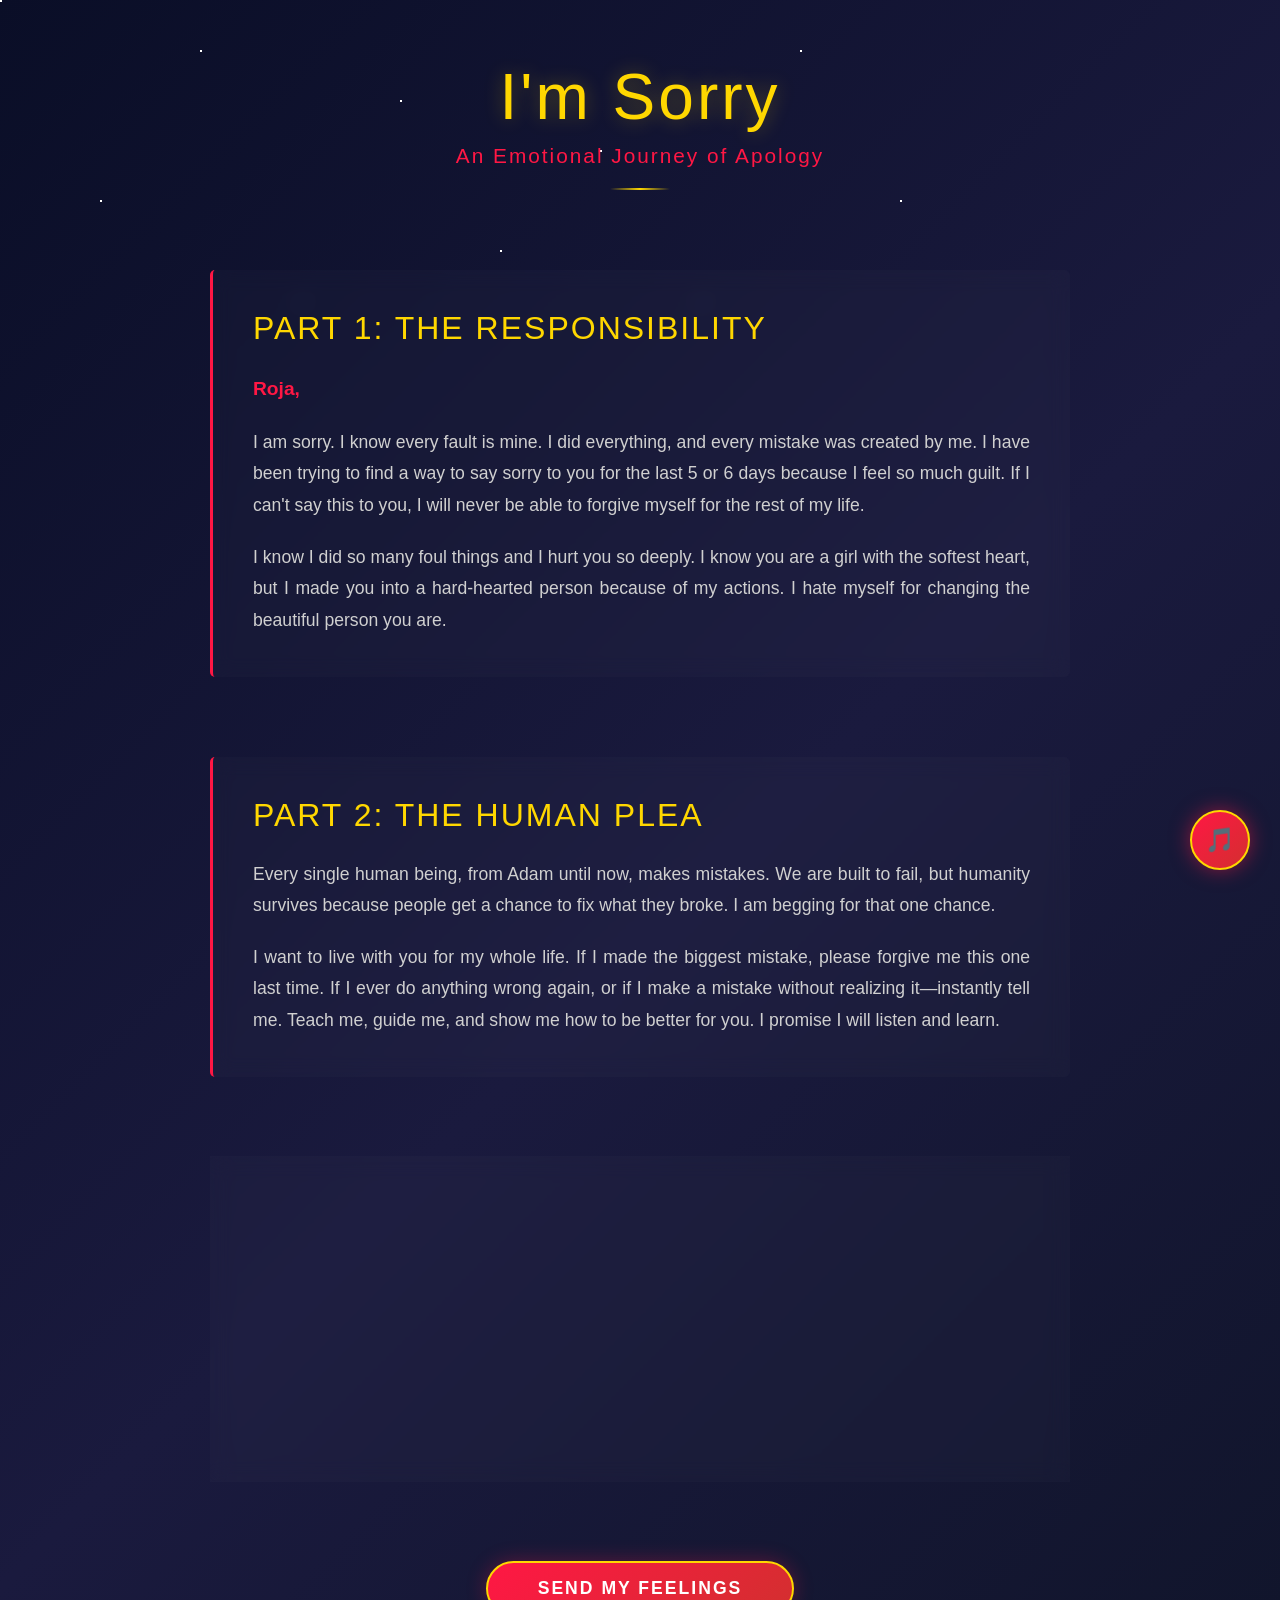
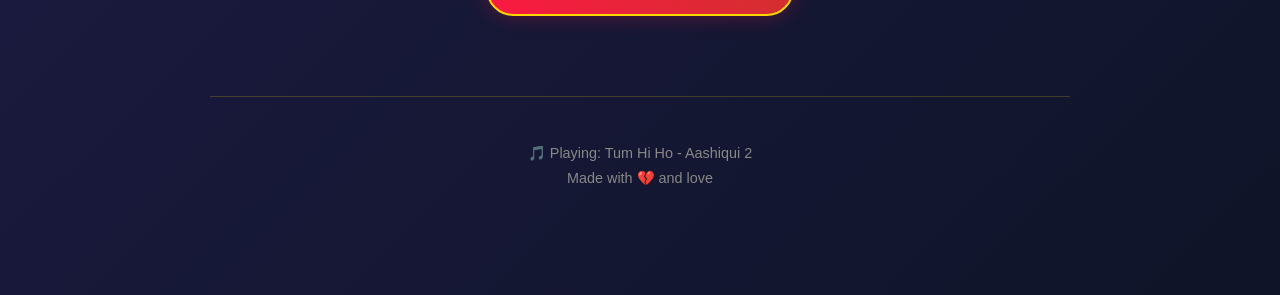
==== index.html @ b2a14181 "Add website files" ====
<!DOCTYPE html>
<html lang="en">
<head>
    <meta charset="UTF-8">
    <meta name="viewport" content="width=device-width, initial-scale=1.0">
    <title>I'm Sorry - An Emotional Journey</title>
    <link rel="stylesheet" href="styles.css">
</head>
<body>
    <!-- Background Elements -->
    <div class="stars"></div>
    <div class="particles"></div>

    <!-- Music Player -->
    <div class="music-player">
        <button id="musicToggle" class="music-btn" title="Play/Pause Music">
            🎵
        </button>
        <audio id="bgMusic" loop>
            <!-- Replace with your "Tum Hi Ho" audio source -->
            <source src="https://www.soundhelix.com/examples/mp3/SoundHelix-Song-1.mp3" type="audio/mpeg">
        </audio>
    </div>

    <!-- Progress Bar -->
    <div class="scroll-progress"></div>

    <!-- Main Content -->
    <div class="container">
        <!-- Header -->
        <header class="header">
            <h1 class="title">I'm Sorry</h1>
            <p class="subtitle">An Emotional Journey of Apology</p>
            <div class="divider"></div>
        </header>

        <!-- Part 1 -->
        <section class="speech-section part-1">
            <h2 class="section-title">Part 1: The Responsibility</h2>
            <p class="speech-text">
                <span class="highlight">Roja,</span>
            </p>
            <p class="speech-text">
                I am sorry. I know every fault is mine. I did everything, and every mistake was created by me. 
                I have been trying to find a way to say sorry to you for the last 5 or 6 days because I feel so 
                much guilt. If I can't say this to you, I will never be able to forgive myself for the rest of my life.
            </p>
            <p class="speech-text">
                I know I did so many foul things and I hurt you so deeply. I know you are a girl with the softest 
                heart, but I made you into a hard-hearted person because of my actions. I hate myself for changing 
                the beautiful person you are.
            </p>
        </section>

        <!-- Part 2 -->
        <section class="speech-section part-2">
            <h2 class="section-title">Part 2: The Human Plea</h2>
            <p class="speech-text">
                Every single human being, from Adam until now, makes mistakes. We are built to fail, but humanity 
                survives because people get a chance to fix what they broke. I am begging for that one chance.
            </p>
            <p class="speech-text">
                I want to live with you for my whole life. If I made the biggest mistake, please forgive me this 
                one last time. If I ever do anything wrong again, or if I make a mistake without realizing it—instantly 
                tell me. Teach me, guide me, and show me how to be better for you. I promise I will listen and learn.
            </p>
        </section>

        <!-- Part 3 -->
        <section class="speech-section part-3">
            <h2 class="section-title">Part 3: The Promise</h2>
            <p class="speech-text">
                This is me saying sorry one last time.
            </p>
            <p class="speech-text">
                Even if you never see this, and even if you never reply, I will spend the rest of my life trying to 
                earn your forgiveness in my heart. I am right here, and I am waiting for you.
            </p>
            <p class="speech-text final-plea">
                Please forgive me. I am so sorry. 💔
            </p>
        </section>

        <!-- Action Button -->
        <div class="button-container">
            <button class="custom-button" id="heartBtn">Send My Feelings</button>
        </div>

        <!-- Footer -->
        <footer class="footer">
            <p>🎵 Playing: Tum Hi Ho - Aashiqui 2</p>
            <p>Made with 💔 and love</p>
        </footer>
    </div>

    <script src="script.js"></script>
</body>
</html>
---- styles.css ----
* {
    margin: 0;
    padding: 0;
    box-sizing: border-box;
}

html {
    scroll-behavior: smooth;
}

body {
    font-family: 'Segoe UI', Tahoma, Geneva, Verdana, sans-serif;
    background: linear-gradient(135deg, #0a0e27 0%, #1a1a3e 50%, #0f1428 100%);
    color: #e0e0e0;
    overflow-x: hidden;
    min-height: 100vh;
}

/* Background Animation */
.stars {
    position: fixed;
    top: 0;
    left: 0;
    width: 100%;
    height: 100%;
    pointer-events: none;
}

.stars::before {
    content: '';
    position: absolute;
    width: 2px;
    height: 2px;
    background: white;
    box-shadow: 
        100px 200px white, 200px 50px white, 300px 300px white,
        400px 100px white, 500px 250px white, 600px 150px white,
        700px 300px white, 800px 50px white, 900px 200px white;
    animation: twinkle 3s infinite;
}

@keyframes twinkle {
    0%, 100% { opacity: 0.3; }
    50% { opacity: 1; }
}

/* Scroll Progress Bar */
.scroll-progress {
    position: fixed;
    top: 0;
    left: 0;
    height: 4px;
    background: linear-gradient(90deg, #ff1744, #d32f2f, #c41c3b);
    width: 0%;
    z-index: 999;
    transition: width 0.1s ease;
}

/* Music Player */
.music-player {
    position: fixed;
    bottom: 30px;
    right: 30px;
    z-index: 100;
}

.music-btn {
    width: 60px;
    height: 60px;
    border-radius: 50%;
    background: linear-gradient(135deg, #ff1744, #d32f2f);
    border: 2px solid #ffd700;
    color: white;
    font-size: 24px;
    cursor: pointer;
    transition: all 0.3s ease;
    box-shadow: 0 0 20px rgba(255, 23, 68, 0.5);
    animation: float 3s ease-in-out infinite;
}

.music-btn:hover {
    transform: scale(1.1);
    box-shadow: 0 0 30px rgba(255, 215, 0, 0.8);
}

.music-btn:active {
    transform: scale(0.95);
}

@keyframes float {
    0%, 100% { transform: translateY(0); }
    50% { transform: translateY(-10px); }
}

/* Container */
.container {
    max-width: 900px;
    margin: 0 auto;
    padding: 60px 20px;
    position: relative;
    z-index: 10;
}

/* Header */
.header {
    text-align: center;
    margin-bottom: 80px;
    animation: fadeInDown 1s ease-out;
}

.title {
    font-size: 4rem;
    color: #ffd700;
    text-shadow: 0 0 20px rgba(255, 215, 0, 0.3);
    margin-bottom: 10px;
    font-weight: 300;
    letter-spacing: 3px;
}

.subtitle {
    font-size: 1.3rem;
    color: #ff1744;
    font-weight: 300;
    letter-spacing: 2px;
}

.divider {
    width: 60px;
    height: 2px;
    background: linear-gradient(90deg, transparent, #ffd700, transparent);
    margin: 20px auto;
}

/* Speech Sections */
.speech-section {
    margin-bottom: 80px;
    padding: 40px;
    background: rgba(255, 255, 255, 0.02);
    border-left: 3px solid #ff1744;
    backdrop-filter: blur(10px);
    border-radius: 5px;
    animation: fadeInUp 0.8s ease-out;
    transition: all 0.3s ease;
}

.speech-section:hover {
    background: rgba(255, 255, 255, 0.05);
    border-left-color: #ffd700;
    box-shadow: 0 0 20px rgba(255, 23, 68, 0.1);
}

.section-title {
    font-size: 2rem;
    color: #ffd700;
    margin-bottom: 25px;
    text-transform: uppercase;
    letter-spacing: 2px;
    font-weight: 400;
}

.speech-text {
    font-size: 1.1rem;
    line-height: 1.8;
    margin-bottom: 20px;
    color: #d0d0d0;
    text-align: justify;
    animation: typewriter 2s ease-out;
}

.speech-text:last-child {
    margin-bottom: 0;
}

.highlight {
    color: #ff1744;
    font-weight: 600;
    font-size: 1.2rem;
}

.final-plea {
    color: #ff1744;
    font-size: 1.3rem;
    font-weight: 500;
    text-align: center;
    margin-top: 30px;
}

/* Button Container */
.button-container {
    text-align: center;
    margin: 80px 0;
}

.custom-button {
    padding: 15px 50px;
    font-size: 1.1rem;
    background: linear-gradient(135deg, #ff1744, #d32f2f);
    color: white;
    border: 2px solid #ffd700;
    border-radius: 50px;
    cursor: pointer;
    transition: all 0.3s ease;
    text-transform: uppercase;
    letter-spacing: 2px;
    font-weight: 600;
    box-shadow: 0 0 20px rgba(255, 23, 68, 0.3);
}

.custom-button:hover {
    transform: translateY(-3px);
    box-shadow: 0 10px 30px rgba(255, 215, 0, 0.4);
    background: linear-gradient(135deg, #ff5252, #ff1744);
}

.custom-button:active {
    transform: translateY(-1px);
}

/* Footer */
.footer {
    text-align: center;
    padding: 40px 0;
    border-top: 1px solid rgba(255, 215, 0, 0.2);
    color: #888;
    font-size: 0.9rem;
}

.footer p {
    margin: 8px 0;
}

/* Animations */
@keyframes fadeInDown {
    from {
        opacity: 0;
        transform: translateY(-30px);
    }
    to {
        opacity: 1;
        transform: translateY(0);
    }
}

@keyframes fadeInUp {
    from {
        opacity: 0;
        transform: translateY(30px);
    }
    to {
        opacity: 1;
        transform: translateY(0);
    }
}

@keyframes typewriter {
    from {
        opacity: 0;
    }
    to {
        opacity: 1;
    }
}

/* Floating Hearts */
.heart {
    position: fixed;
    pointer-events: none;
    font-size: 2rem;
    animation: float-up 3s ease-out forwards;
}

@keyframes float-up {
    to {
        transform: translateY(-100vh) rotate(360deg);
        opacity: 0;
    }
}

/* Responsive */
@media (max-width: 768px) {
    .title {
        font-size: 2.5rem;
    }

    .subtitle {
        font-size: 1rem;
    }

    .speech-section {
        padding: 25px;
        margin-bottom: 50px;
    }

    .section-title {
        font-size: 1.5rem;
    }

    .speech-text {
        font-size: 1rem;
        text-align: left;
    }

    .music-btn {
        width: 50px;
        height: 50px;
        font-size: 20px;
        bottom: 20px;
        right: 20px;
    }

    .custom-button {
        padding: 12px 40px;
        font-size: 0.95rem;
    }
}

@media (max-width: 480px) {
    .container {
        padding: 40px 15px;
    }

    .title {
        font-size: 2rem;
    }

    .speech-section {
        padding: 20px;
        margin-bottom: 40px;
    }

    .section-title {
        font-size: 1.3rem;
    }

    .speech-text {
        font-size: 0.95rem;
        line-height: 1.6;
    }
}
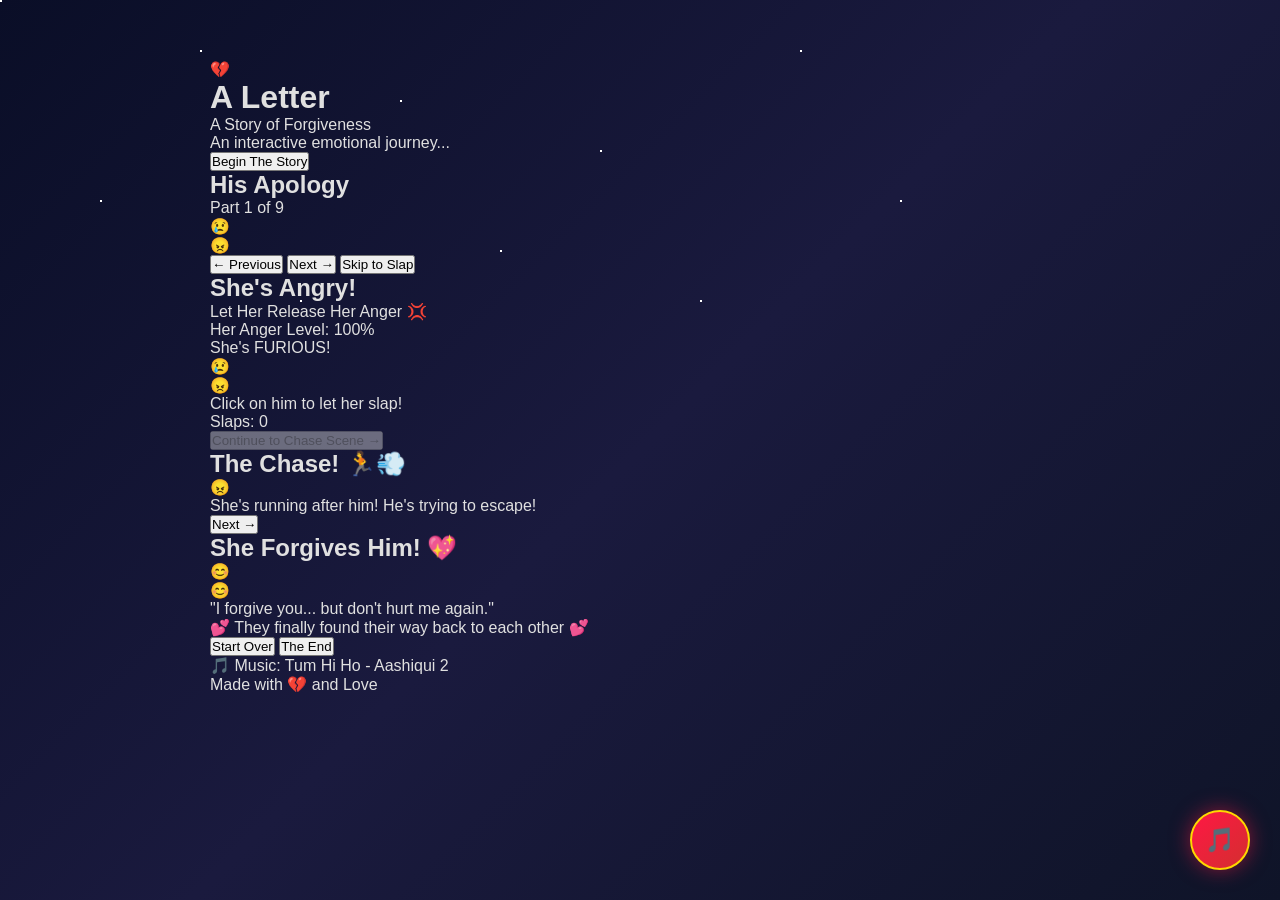
==== commit bfad5b20: "Update title and restructure HTML for story" ====
--- a/index.html
+++ b/index.html
@@ -3,96 +3,271 @@
 <head>
     <meta charset="UTF-8">
     <meta name="viewport" content="width=device-width, initial-scale=1.0">
-    <title>I'm Sorry - An Emotional Journey</title>
+    <title>A Letter of Forgiveness - Interactive Story</title>
     <link rel="stylesheet" href="styles.css">
 </head>
 <body>
-    <!-- Background Elements -->
+    <!-- Background -->
+    <div class="background"></div>
     <div class="stars"></div>
-    <div class="particles"></div>
 
     <!-- Music Player -->
     <div class="music-player">
-        <button id="musicToggle" class="music-btn" title="Play/Pause Music">
-            🎵
-        </button>
+        <button id="musicToggle" class="music-btn" title="Play/Pause Music">🎵</button>
         <audio id="bgMusic" loop>
-            <!-- Replace with your "Tum Hi Ho" audio source -->
-            <source src="https://www.soundhelix.com/examples/mp3/SoundHelix-Song-1.mp3" type="audio/mpeg">
+            <source src="https://aac.saavncdn.com/211/9d2c7a9b1e0e8c7f5d3b2a1c0e7f5d3b_320.mp3" type="audio/mpeg">
         </audio>
     </div>
 
-    <!-- Progress Bar -->
-    <div class="scroll-progress"></div>
-
-    <!-- Main Content -->
+    <!-- Main Container -->
     <div class="container">
-        <!-- Header -->
-        <header class="header">
-            <h1 class="title">I'm Sorry</h1>
-            <p class="subtitle">An Emotional Journey of Apology</p>
-            <div class="divider"></div>
-        </header>
-
-        <!-- Part 1 -->
-        <section class="speech-section part-1">
-            <h2 class="section-title">Part 1: The Responsibility</h2>
-            <p class="speech-text">
-                <span class="highlight">Roja,</span>
-            </p>
-            <p class="speech-text">
-                I am sorry. I know every fault is mine. I did everything, and every mistake was created by me. 
-                I have been trying to find a way to say sorry to you for the last 5 or 6 days because I feel so 
-                much guilt. If I can't say this to you, I will never be able to forgive myself for the rest of my life.
-            </p>
-            <p class="speech-text">
-                I know I did so many foul things and I hurt you so deeply. I know you are a girl with the softest 
-                heart, but I made you into a hard-hearted person because of my actions. I hate myself for changing 
-                the beautiful person you are.
-            </p>
-        </section>
-
-        <!-- Part 2 -->
-        <section class="speech-section part-2">
-            <h2 class="section-title">Part 2: The Human Plea</h2>
-            <p class="speech-text">
-                Every single human being, from Adam until now, makes mistakes. We are built to fail, but humanity 
-                survives because people get a chance to fix what they broke. I am begging for that one chance.
-            </p>
-            <p class="speech-text">
-                I want to live with you for my whole life. If I made the biggest mistake, please forgive me this 
-                one last time. If I ever do anything wrong again, or if I make a mistake without realizing it—instantly 
-                tell me. Teach me, guide me, and show me how to be better for you. I promise I will listen and learn.
-            </p>
-        </section>
-
-        <!-- Part 3 -->
-        <section class="speech-section part-3">
-            <h2 class="section-title">Part 3: The Promise</h2>
-            <p class="speech-text">
-                This is me saying sorry one last time.
-            </p>
-            <p class="speech-text">
-                Even if you never see this, and even if you never reply, I will spend the rest of my life trying to 
-                earn your forgiveness in my heart. I am right here, and I am waiting for you.
-            </p>
-            <p class="speech-text final-plea">
-                Please forgive me. I am so sorry. 💔
-            </p>
-        </section>
-
-        <!-- Action Button -->
-        <div class="button-container">
-            <button class="custom-button" id="heartBtn">Send My Feelings</button>
-        </div>
-
-        <!-- Footer -->
-        <footer class="footer">
-            <p>🎵 Playing: Tum Hi Ho - Aashiqui 2</p>
-            <p>Made with 💔 and love</p>
+
+        <!-- ===== SCENE 1: INTRO ===== -->
+        <div class="scene active" id="scene1">
+            <div class="intro-content">
+                <div class="intro-heart">💔</div>
+                <h1 class="intro-title">A Letter</h1>
+                <p class="intro-subtitle">A Story of Forgiveness</p>
+                <div class="intro-divider"></div>
+                <p class="intro-description">An interactive emotional journey...</p>
+                <button class="btn btn-large" onclick="goToScene(2)">Begin The Story</button>
+            </div>
+        </div>
+
+        <!-- ===== SCENE 2: APOLOGY ===== -->
+        <div class="scene" id="scene2">
+            <div class="scene-header">
+                <h2>His Apology</h2>
+                <p class="part-counter">Part <span id="partNum">1</span> of 9</p>
+            </div>
+
+            <!-- Characters -->
+            <div class="characters-container">
+                <!-- Male Character -->
+                <div class="character male">
+                    <div class="char-head"></div>
+                    <div class="char-eyes"></div>
+                    <div class="char-mouth sad"></div>
+                    <div class="char-body"></div>
+                    <div class="char-arms">
+                        <div class="arm-left"></div>
+                        <div class="arm-right"></div>
+                    </div>
+                    <div class="char-legs">
+                        <div class="leg-left"></div>
+                        <div class="leg-right"></div>
+                    </div>
+                    <div class="emotion-icon">😢</div>
+                </div>
+
+                <!-- Female Character -->
+                <div class="character female">
+                    <div class="char-head"></div>
+                    <div class="char-eyes"></div>
+                    <div class="char-mouth angry"></div>
+                    <div class="char-body"></div>
+                    <div class="char-arms">
+                        <div class="arm-left"></div>
+                        <div class="arm-right"></div>
+                    </div>
+                    <div class="char-legs">
+                        <div class="leg-left"></div>
+                        <div class="leg-right"></div>
+                    </div>
+                    <div class="emotion-icon">😠</div>
+                </div>
+            </div>
+
+            <!-- Dialogue Box -->
+            <div class="dialogue-box">
+                <div class="dialogue-text" id="dialogueText"></div>
+            </div>
+
+            <!-- Controls -->
+            <div class="scene-controls">
+                <button class="btn" id="prevBtn" onclick="previousPart()">← Previous</button>
+                <button class="btn" id="nextBtn" onclick="nextPart()">Next →</button>
+                <button class="btn btn-skip" onclick="goToScene(3)">Skip to Slap</button>
+            </div>
+        </div>
+
+        <!-- ===== SCENE 3: SLAP GAME ===== -->
+        <div class="scene" id="scene3">
+            <div class="scene-header">
+                <h2>She's Angry!</h2>
+                <p class="scene-subtitle">Let Her Release Her Anger 💢</p>
+            </div>
+
+            <!-- Anger Meter -->
+            <div class="anger-section">
+                <div class="anger-label">Her Anger Level: <span id="angerPercent">100</span>%</div>
+                <div class="anger-meter">
+                    <div class="anger-bar" id="angerBar"></div>
+                </div>
+                <div class="anger-text" id="angerText">She's FURIOUS!</div>
+            </div>
+
+            <!-- Slap Characters -->
+            <div class="slap-container">
+                <!-- Male Character (Clickable) -->
+                <div class="character male slappable" id="slapTarget" onclick="getSlapped()">
+                    <div class="char-head"></div>
+                    <div class="char-eyes"></div>
+                    <div class="char-mouth sad"></div>
+                    <div class="char-body"></div>
+                    <div class="char-arms">
+                        <div class="arm-left"></div>
+                        <div class="arm-right"></div>
+                    </div>
+                    <div class="char-legs">
+                        <div class="leg-left"></div>
+                        <div class="leg-right"></div>
+                    </div>
+                    <div class="emotion-icon">😢</div>
+                </div>
+
+                <!-- Female Character (Slapping) -->
+                <div class="character female slapper">
+                    <div class="char-head"></div>
+                    <div class="char-eyes"></div>
+                    <div class="char-mouth angry"></div>
+                    <div class="char-body"></div>
+                    <div class="char-arms">
+                        <div class="arm-left slap-arm"></div>
+                        <div class="arm-right"></div>
+                    </div>
+                    <div class="char-legs">
+                        <div class="leg-left"></div>
+                        <div class="leg-right"></div>
+                    </div>
+                    <div class="emotion-icon">😠</div>
+                </div>
+            </div>
+
+            <!-- Slap Messages -->
+            <div class="slap-message" id="slapMessage">Click on him to let her slap!</div>
+            <div class="slap-counter">Slaps: <span id="slapCount">0</span></div>
+
+            <!-- Continue Button -->
+            <button class="btn btn-large" id="continueBtn" onclick="goToScene(4)" disabled>Continue to Chase Scene →</button>
+        </div>
+
+        <!-- ===== SCENE 4: CHASE ===== -->
+        <div class="scene" id="scene4">
+            <div class="scene-header">
+                <h2>The Chase! 🏃💨</h2>
+            </div>
+
+            <!-- Chase Animation Area -->
+            <div class="chase-area">
+                <div class="rain"></div>
+                <!-- Male Character Running -->
+                <div class="character male running" id="runningChar">
+                    <div class="char-head"></div>
+                    <div class="char-eyes"></div>
+                    <div class="char-mouth"></div>
+                    <div class="char-body"></div>
+                    <div class="char-arms">
+                        <div class="arm-left"></div>
+                        <div class="arm-right"></div>
+                    </div>
+                    <div class="char-legs running-legs">
+                        <div class="leg-left"></div>
+                        <div class="leg-right"></div>
+                    </div>
+                </div>
+
+                <!-- Female Character Chasing -->
+                <div class="character female chasing" id="chasingChar">
+                    <div class="char-head"></div>
+                    <div class="char-eyes"></div>
+                    <div class="char-mouth angry"></div>
+                    <div class="char-body"></div>
+                    <div class="char-arms">
+                        <div class="arm-left"></div>
+                        <div class="arm-right"></div>
+                    </div>
+                    <div class="char-legs running-legs">
+                        <div class="leg-left"></div>
+                        <div class="leg-right"></div>
+                    </div>
+                    <div class="emotion-icon">😠</div>
+                </div>
+            </div>
+
+            <!-- Chase Message -->
+            <div class="chase-message" id="chaseMessage">She's running after him! He's trying to escape!</div>
+
+            <!-- Auto Progress -->
+            <button class="btn btn-large" id="chaseNextBtn" onclick="goToScene(5)">Next →</button>
+        </div>
+
+        <!-- ===== SCENE 5: HAPPY ENDING ===== -->
+        <div class="scene" id="scene5">
+            <div class="scene-header">
+                <h2>She Forgives Him! 💖</h2>
+            </div>
+
+            <!-- Falling Hearts -->
+            <div class="hearts-container" id="heartsContainer"></div>
+
+            <!-- Happy Characters -->
+            <div class="characters-container happy-ending">
+                <!-- Male Character Happy -->
+                <div class="character male happy">
+                    <div class="char-head"></div>
+                    <div class="char-eyes"></div>
+                    <div class="char-mouth happy"></div>
+                    <div class="char-body"></div>
+                    <div class="char-arms">
+                        <div class="arm-left"></div>
+                        <div class="arm-right"></div>
+                    </div>
+                    <div class="char-legs">
+                        <div class="leg-left"></div>
+                        <div class="leg-right"></div>
+                    </div>
+                    <div class="emotion-icon">😊</div>
+                </div>
+
+                <!-- Female Character Happy -->
+                <div class="character female happy">
+                    <div class="char-head"></div>
+                    <div class="char-eyes"></div>
+                    <div class="char-mouth happy"></div>
+                    <div class="char-body"></div>
+                    <div class="char-arms">
+                        <div class="arm-left"></div>
+                        <div class="arm-right"></div>
+                    </div>
+                    <div class="char-legs">
+                        <div class="leg-left"></div>
+                        <div class="leg-right"></div>
+                    </div>
+                    <div class="emotion-icon">😊</div>
+                </div>
+            </div>
+
+            <!-- Ending Message -->
+            <div class="ending-message">
+                <p>"I forgive you... but don't hurt me again."</p>
+                <p>💕 They finally found their way back to each other 💕</p>
+            </div>
+
+            <!-- Buttons -->
+            <div class="scene-controls">
+                <button class="btn btn-large" onclick="goToScene(1)">Start Over</button>
+                <button class="btn btn-large" onclick="endStory()">The End</button>
+            </div>
+        </div>
+
+        <!-- Credits -->
+        <footer class="credits">
+            <p>🎵 Music: Tum Hi Ho - Aashiqui 2</p>
+            <p>Made with 💔 and Love</p>
         </footer>
     </div>
 
     <script src="script.js"></script>
 </body>
-</html>+</html>
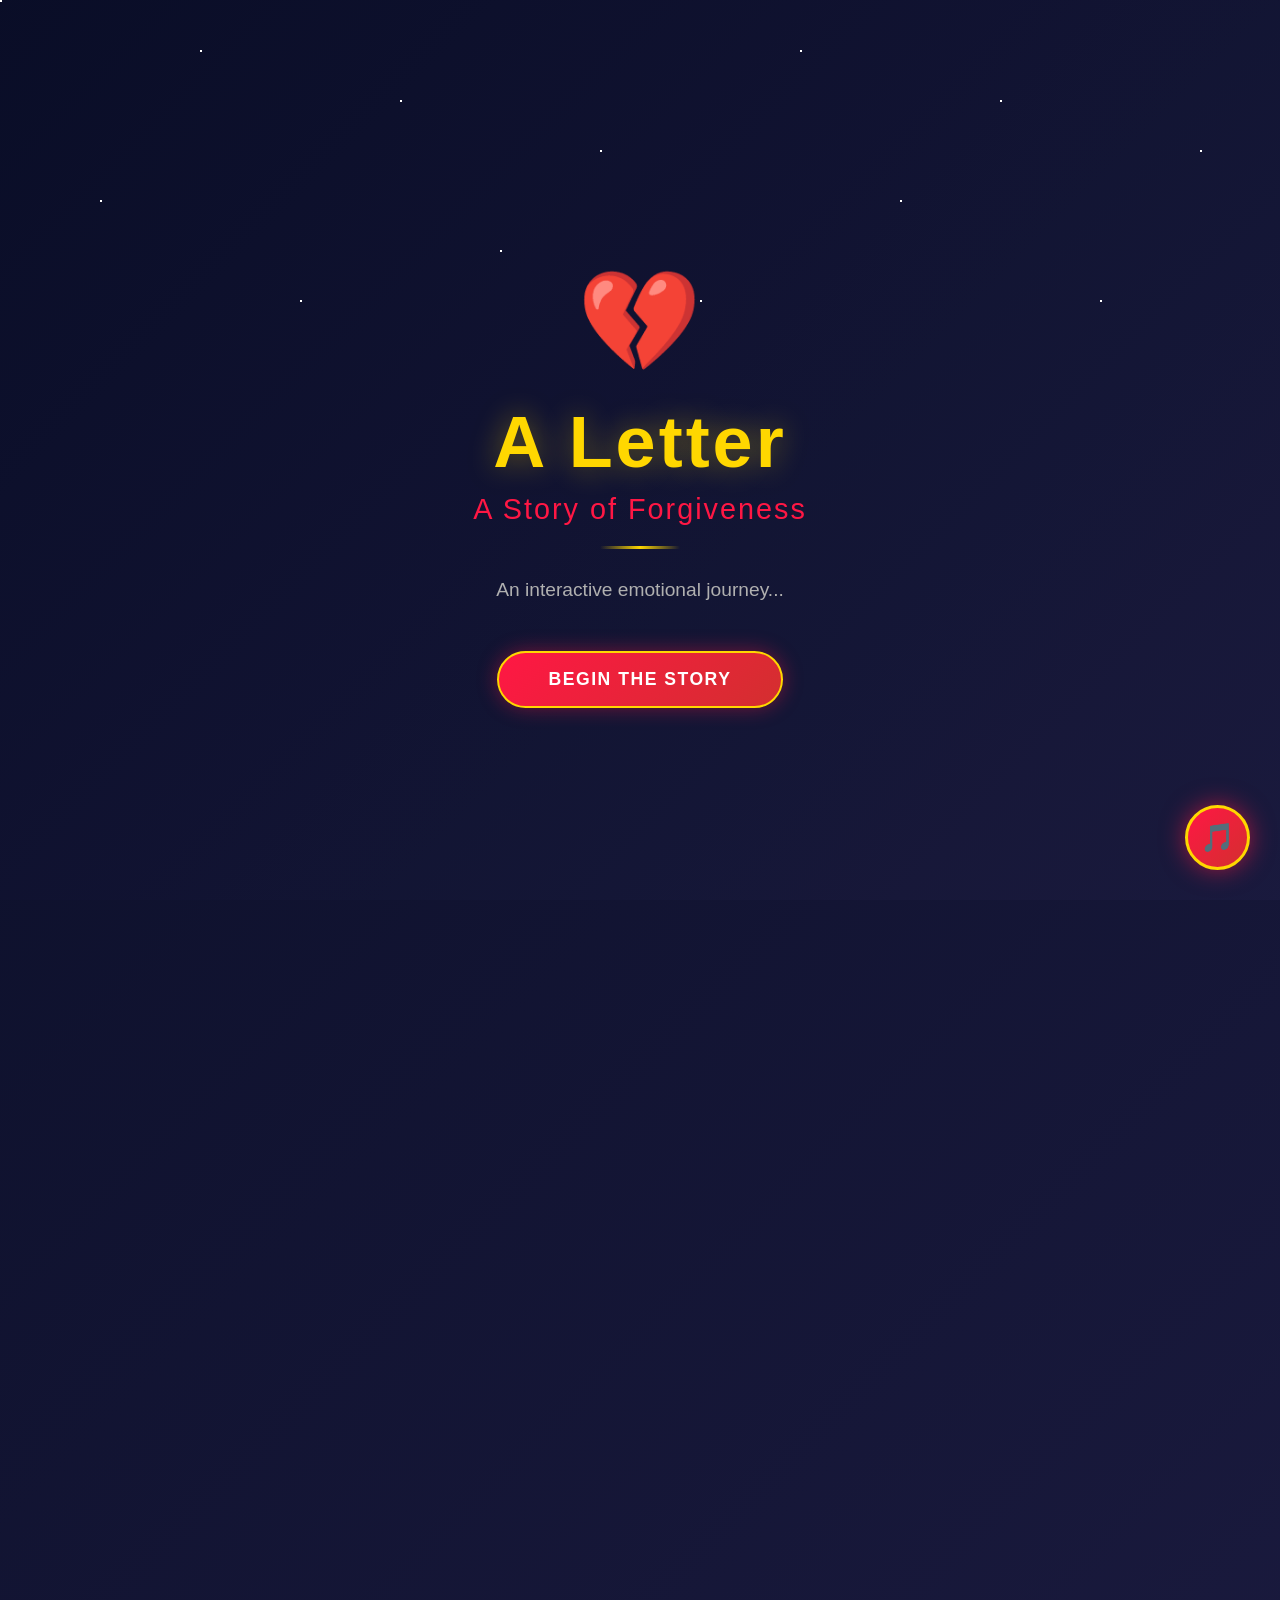
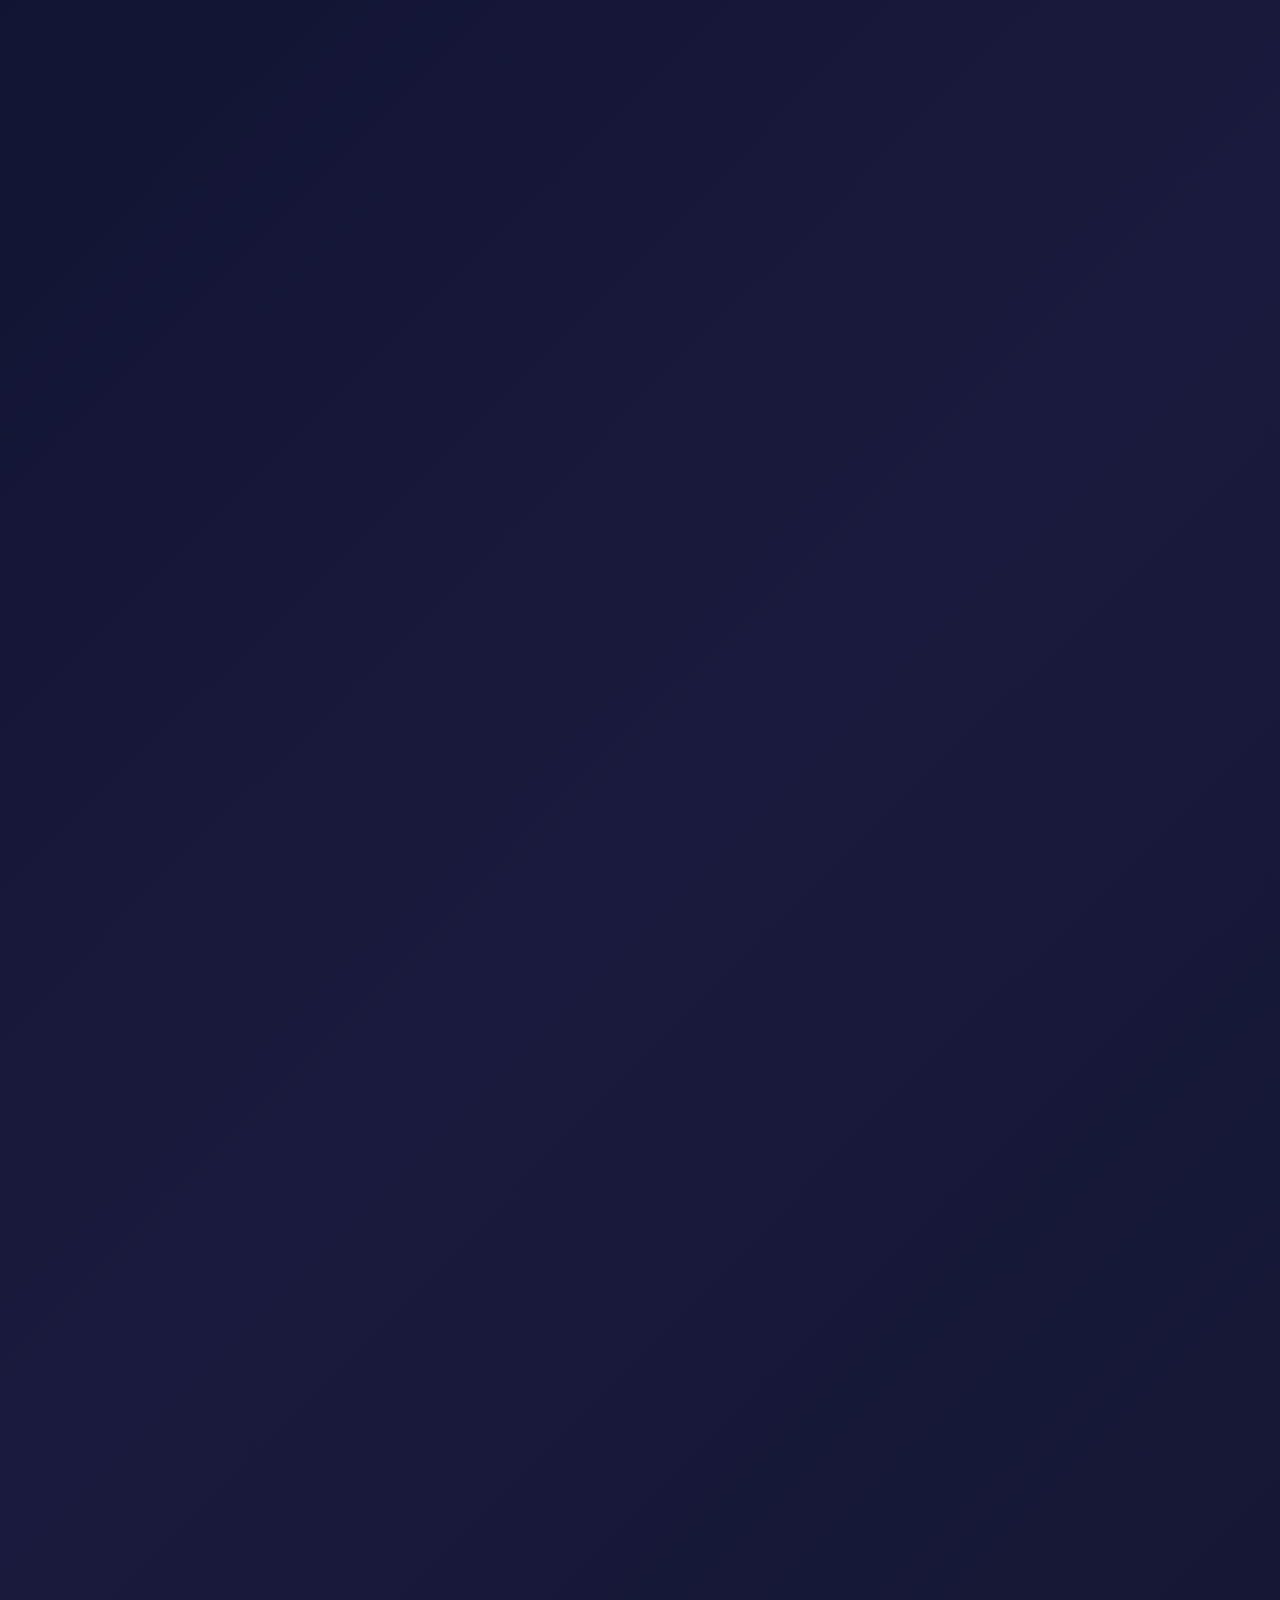
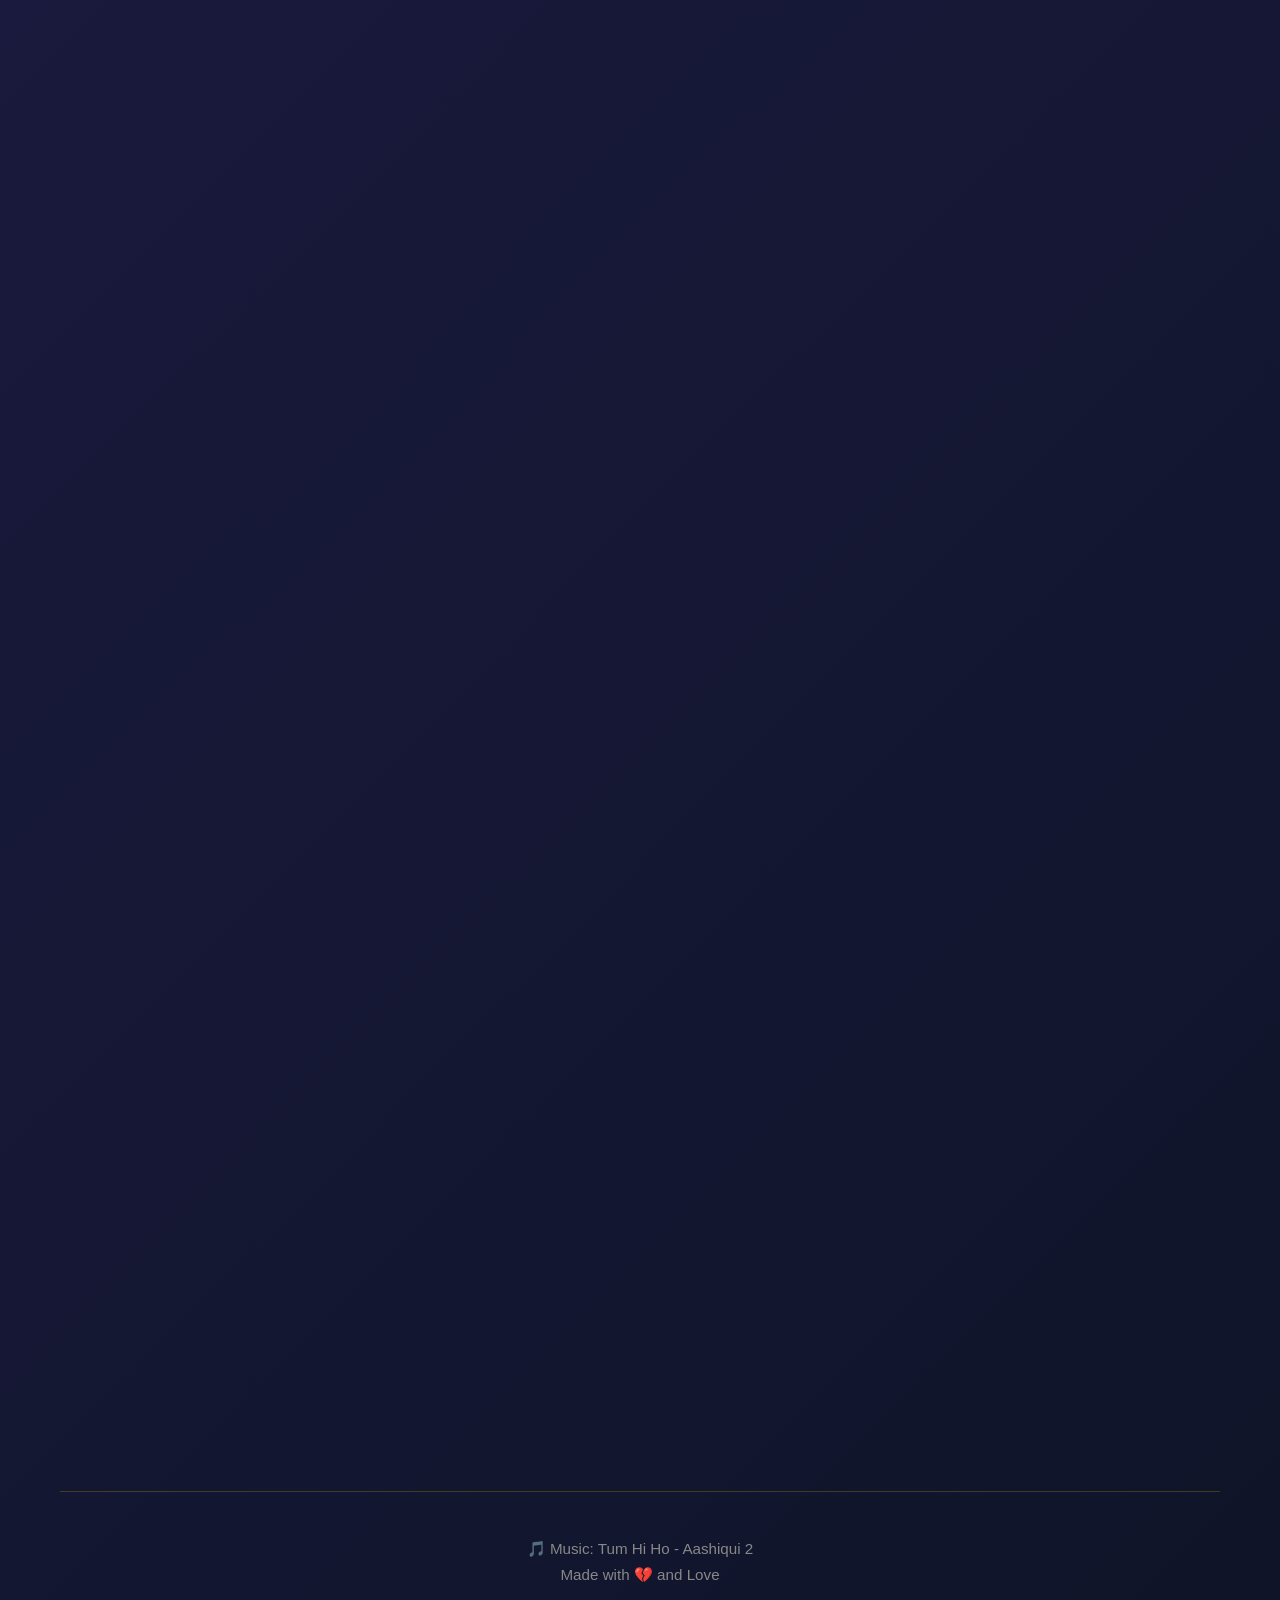
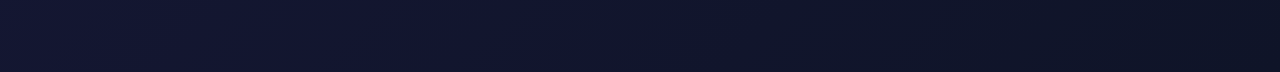
==== commit 035341e2: "Complete A-Z animated interactive story website" ====
--- a/index.html
+++ b/index.html
@@ -270,4 +270,4 @@
 
     <script src="script.js"></script>
 </body>
-</html>
+</html>
--- a/styles.css
+++ b/styles.css
@@ -16,13 +16,24 @@
     min-height: 100vh;
 }
 
-/* Background Animation */
+/* Background & Stars */
+.background {
+    position: fixed;
+    top: 0;
+    left: 0;
+    width: 100%;
+    height: 100%;
+    background: linear-gradient(135deg, rgba(10, 14, 39, 0.95), rgba(26, 26, 62, 0.95));
+    z-index: -2;
+}
+
 .stars {
     position: fixed;
     top: 0;
     left: 0;
     width: 100%;
     height: 100%;
+    z-index: -1;
     pointer-events: none;
 }
 
@@ -32,28 +43,16 @@
     width: 2px;
     height: 2px;
     background: white;
-    box-shadow: 
-        100px 200px white, 200px 50px white, 300px 300px white,
-        400px 100px white, 500px 250px white, 600px 150px white,
-        700px 300px white, 800px 50px white, 900px 200px white;
+    box-shadow: 100px 200px white, 200px 50px white, 300px 300px white,
+                400px 100px white, 500px 250px white, 600px 150px white,
+                700px 300px white, 800px 50px white, 900px 200px white,
+                1000px 100px white, 1100px 300px white, 1200px 150px white;
     animation: twinkle 3s infinite;
 }
 
 @keyframes twinkle {
     0%, 100% { opacity: 0.3; }
     50% { opacity: 1; }
-}
-
-/* Scroll Progress Bar */
-.scroll-progress {
-    position: fixed;
-    top: 0;
-    left: 0;
-    height: 4px;
-    background: linear-gradient(90deg, #ff1744, #d32f2f, #c41c3b);
-    width: 0%;
-    z-index: 999;
-    transition: width 0.1s ease;
 }
 
 /* Music Player */
@@ -65,135 +64,151 @@
 }
 
 .music-btn {
-    width: 60px;
-    height: 60px;
+    width: 65px;
+    height: 65px;
     border-radius: 50%;
     background: linear-gradient(135deg, #ff1744, #d32f2f);
-    border: 2px solid #ffd700;
+    border: 3px solid #ffd700;
     color: white;
-    font-size: 24px;
+    font-size: 28px;
     cursor: pointer;
     transition: all 0.3s ease;
-    box-shadow: 0 0 20px rgba(255, 23, 68, 0.5);
+    box-shadow: 0 0 25px rgba(255, 23, 68, 0.6);
     animation: float 3s ease-in-out infinite;
 }
 
 .music-btn:hover {
-    transform: scale(1.1);
-    box-shadow: 0 0 30px rgba(255, 215, 0, 0.8);
-}
-
-.music-btn:active {
-    transform: scale(0.95);
+    transform: scale(1.15);
+    box-shadow: 0 0 40px rgba(255, 215, 0, 1);
+}
+
+.music-btn.playing {
+    animation: pulse-music 0.6s infinite;
 }
 
 @keyframes float {
     0%, 100% { transform: translateY(0); }
-    50% { transform: translateY(-10px); }
-}
-
-/* Container */
+    50% { transform: translateY(-12px); }
+}
+
+@keyframes pulse-music {
+    0%, 100% { transform: scale(1); }
+    50% { transform: scale(1.1); }
+}
+
+/* Container & Scenes */
 .container {
-    max-width: 900px;
+    max-width: 1200px;
     margin: 0 auto;
-    padding: 60px 20px;
-    position: relative;
-    z-index: 10;
-}
-
-/* Header */
-.header {
+    padding: 40px 20px;
+    min-height: 100vh;
+}
+
+.scene {
+    display: none;
+    min-height: 100vh;
+    display: flex;
+    flex-direction: column;
+    justify-content: center;
+    align-items: center;
+    animation: sceneTransition 0.8s ease-out;
+    opacity: 0;
+}
+
+.scene.active {
+    display: flex;
+    opacity: 1;
+}
+
+@keyframes sceneTransition {
+    from {
+        opacity: 0;
+        transform: scale(0.95);
+    }
+    to {
+        opacity: 1;
+        transform: scale(1);
+    }
+}
+
+/* ===== SCENE 1: INTRO ===== */
+.intro-content {
     text-align: center;
-    margin-bottom: 80px;
-    animation: fadeInDown 1s ease-out;
-}
-
-.title {
-    font-size: 4rem;
+    animation: introAnimation 1s ease-out;
+}
+
+@keyframes introAnimation {
+    from {
+        opacity: 0;
+        transform: translateY(30px);
+    }
+    to {
+        opacity: 1;
+        transform: translateY(0);
+    }
+}
+
+.intro-heart {
+    font-size: 100px;
+    margin-bottom: 20px;
+    animation: heartBeat 1.5s ease-in-out infinite;
+}
+
+@keyframes heartBeat {
+    0%, 100% { transform: scale(1); }
+    50% { transform: scale(1.2); }
+}
+
+.intro-title {
+    font-size: 4.5rem;
+    color: #ffd700;
+    text-shadow: 0 0 30px rgba(255, 215, 0, 0.4);
+    margin-bottom: 10px;
+    letter-spacing: 3px;
+}
+
+.intro-subtitle {
+    font-size: 1.8rem;
+    color: #ff1744;
+    margin-bottom: 20px;
+    letter-spacing: 2px;
+}
+
+.intro-divider {
+    width: 80px;
+    height: 3px;
+    background: linear-gradient(90deg, transparent, #ffd700, transparent);
+    margin: 20px auto 30px;
+}
+
+.intro-description {
+    font-size: 1.2rem;
+    color: #b0b0b0;
+    margin-bottom: 40px;
+}
+
+/* Scene Headers */
+.scene-header {
+    text-align: center;
+    margin-bottom: 40px;
+}
+
+.scene-header h2 {
+    font-size: 3rem;
     color: #ffd700;
     text-shadow: 0 0 20px rgba(255, 215, 0, 0.3);
     margin-bottom: 10px;
-    font-weight: 300;
-    letter-spacing: 3px;
-}
-
-.subtitle {
-    font-size: 1.3rem;
+}
+
+.part-counter, .scene-subtitle {
     color: #ff1744;
-    font-weight: 300;
-    letter-spacing: 2px;
-}
-
-.divider {
-    width: 60px;
-    height: 2px;
-    background: linear-gradient(90deg, transparent, #ffd700, transparent);
-    margin: 20px auto;
-}
-
-/* Speech Sections */
-.speech-section {
-    margin-bottom: 80px;
-    padding: 40px;
-    background: rgba(255, 255, 255, 0.02);
-    border-left: 3px solid #ff1744;
-    backdrop-filter: blur(10px);
-    border-radius: 5px;
-    animation: fadeInUp 0.8s ease-out;
-    transition: all 0.3s ease;
-}
-
-.speech-section:hover {
-    background: rgba(255, 255, 255, 0.05);
-    border-left-color: #ffd700;
-    box-shadow: 0 0 20px rgba(255, 23, 68, 0.1);
-}
-
-.section-title {
-    font-size: 2rem;
-    color: #ffd700;
-    margin-bottom: 25px;
-    text-transform: uppercase;
-    letter-spacing: 2px;
-    font-weight: 400;
-}
-
-.speech-text {
     font-size: 1.1rem;
-    line-height: 1.8;
-    margin-bottom: 20px;
-    color: #d0d0d0;
-    text-align: justify;
-    animation: typewriter 2s ease-out;
-}
-
-.speech-text:last-child {
-    margin-bottom: 0;
-}
-
-.highlight {
-    color: #ff1744;
-    font-weight: 600;
-    font-size: 1.2rem;
-}
-
-.final-plea {
-    color: #ff1744;
-    font-size: 1.3rem;
-    font-weight: 500;
-    text-align: center;
-    margin-top: 30px;
-}
-
-/* Button Container */
-.button-container {
-    text-align: center;
-    margin: 80px 0;
-}
-
-.custom-button {
-    padding: 15px 50px;
-    font-size: 1.1rem;
+}
+
+/* Buttons */
+.btn {
+    padding: 14px 40px;
+    font-size: 1rem;
     background: linear-gradient(135deg, #ff1744, #d32f2f);
     color: white;
     border: 2px solid #ffd700;
@@ -201,139 +216,626 @@
     cursor: pointer;
     transition: all 0.3s ease;
     text-transform: uppercase;
-    letter-spacing: 2px;
+    letter-spacing: 1.5px;
     font-weight: 600;
-    box-shadow: 0 0 20px rgba(255, 23, 68, 0.3);
-}
-
-.custom-button:hover {
+    box-shadow: 0 0 20px rgba(255, 23, 68, 0.4);
+    margin: 10px;
+}
+
+.btn:hover:not(:disabled) {
     transform: translateY(-3px);
-    box-shadow: 0 10px 30px rgba(255, 215, 0, 0.4);
+    box-shadow: 0 10px 35px rgba(255, 215, 0, 0.5);
     background: linear-gradient(135deg, #ff5252, #ff1744);
 }
 
-.custom-button:active {
+.btn:active:not(:disabled) {
     transform: translateY(-1px);
 }
 
-/* Footer */
-.footer {
+.btn:disabled {
+    opacity: 0.4;
+    cursor: not-allowed;
+}
+
+.btn-large {
+    padding: 16px 50px;
+    font-size: 1.1rem;
+}
+
+.btn-skip {
+    background: linear-gradient(135deg, #7c4dff, #651fff);
+    border-color: #7c4dff;
+}
+
+/* ===== CHARACTERS ===== */
+.characters-container {
+    display: flex;
+    justify-content: center;
+    gap: 80px;
+    margin: 40px 0;
+    align-items: flex-end;
+    min-height: 350px;
+}
+
+.character {
+    position: relative;
+    width: 120px;
+    height: 200px;
+    transition: all 0.3s ease;
+}
+
+/* Head */
+.char-head {
+    width: 60px;
+    height: 60px;
+    background: linear-gradient(135deg, #f4a460, #daa520);
+    border-radius: 50%;
+    margin: 0 auto 8px;
+    box-shadow: 0 0 15px rgba(244, 164, 96, 0.3);
+    position: relative;
+}
+
+/* Eyes */
+.char-eyes {
+    position: absolute;
+    top: 25px;
+    left: 15px;
+    width: 30px;
+    display: flex;
+    justify-content: space-between;
+    z-index: 2;
+}
+
+.char-eyes::before,
+.char-eyes::after {
+    content: '';
+    width: 6px;
+    height: 8px;
+    background: #333;
+    border-radius: 50%;
+}
+
+/* Mouth */
+.char-mouth {
+    position: absolute;
+    top: 48px;
+    left: 25px;
+    width: 10px;
+    height: 6px;
+    border: 2px solid #333;
+    border-top: none;
+    border-radius: 0 0 8px 8px;
+    z-index: 2;
+}
+
+.char-mouth.sad {
+    border-radius: 8px 8px 0 0;
+    border-top: 2px solid #333;
+    border-bottom: none;
+}
+
+.char-mouth.angry {
+    border-radius: 8px 8px 0 0;
+    border-top: 2px solid #333;
+    border-bottom: none;
+    transform: skew(-10deg);
+}
+
+.char-mouth.happy {
+    border-radius: 0 0 8px 8px;
+    border-top: none;
+    border-bottom: 2px solid #333;
+    height: 8px;
+}
+
+/* Body */
+.char-body {
+    width: 50px;
+    height: 50px;
+    background: linear-gradient(135deg, #4a90e2, #357abd);
+    border-radius: 8px;
+    margin: 0 auto 8px;
+    position: relative;
+}
+
+.female .char-body {
+    background: linear-gradient(135deg, #ff69b4, #ff1493);
+}
+
+/* Arms */
+.char-arms {
+    position: absolute;
+    top: 60px;
+    left: -20px;
+    width: 160px;
+    height: 50px;
+    display: flex;
+    justify-content: space-between;
+    align-items: center;
+}
+
+.char-arms > div {
+    width: 10px;
+    height: 50px;
+    background: #f4a460;
+    border-radius: 5px;
+    animation: armSwing 0.8s ease-in-out infinite;
+}
+
+.char-arms > div:first-child {
+    animation-delay: 0s;
+}
+
+.char-arms > div:last-child {
+    animation-delay: 0.4s;
+}
+
+@keyframes armSwing {
+    0%, 100% { transform: rotateZ(20deg); }
+    50% { transform: rotateZ(-25deg); }
+}
+
+.slap-arm {
+    animation: slapSwing 0.4s ease !important;
+}
+
+@keyframes slapSwing {
+    0% { transform: rotateZ(20deg); }
+    50% { transform: rotateZ(-80deg); }
+    100% { transform: rotateZ(20deg); }
+}
+
+/* Legs */
+.char-legs {
+    position: absolute;
+    top: 110px;
+    left: 35px;
+    display: flex;
+    gap: 8px;
+}
+
+.char-legs > div {
+    width: 8px;
+    height: 50px;
+    background: #333;
+    border-radius: 4px;
+    animation: legWalk 0.8s ease-in-out infinite;
+}
+
+.char-legs > div:last-child {
+    animation-delay: 0.4s;
+}
+
+@keyframes legWalk {
+    0%, 100% { transform: rotateZ(0deg); }
+    50% { transform: rotateZ(25deg); }
+}
+
+.running-legs > div {
+    animation: runningWalk 0.6s ease-in-out infinite;
+}
+
+@keyframes runningWalk {
+    0%, 100% { transform: rotateZ(-30deg); }
+    50% { transform: rotateZ(30deg); }
+}
+
+/* Emotion Icon */
+.emotion-icon {
+    position: absolute;
+    top: -35px;
+    right: -25px;
+    font-size: 35px;
+    animation: emotionFloat 1s ease-in-out infinite;
+}
+
+@keyframes emotionFloat {
+    0%, 100% { transform: translateY(0); }
+    50% { transform: translateY(-10px); }
+}
+
+/* Character States */
+.character.happy {
+    animation: jumpJoy 1s ease-in-out infinite;
+}
+
+@keyframes jumpJoy {
+    0%, 100% { transform: translateY(0); }
+    50% { transform: translateY(-30px); }
+}
+
+.character.running {
+    animation: runningMotion 0.8s linear infinite;
+}
+
+@keyframes runningMotion {
+    0%, 100% { transform: translateX(0); }
+    50% { transform: translateX(40px); }
+}
+
+.character.chasing {
+    animation: chasingMotion 0.8s linear infinite;
+}
+
+@keyframes chasingMotion {
+    0%, 100% { transform: translateX(0) scaleX(-1); }
+    50% { transform: translateX(-30px) scaleX(-1); }
+}
+
+.character.slappable {
+    cursor: pointer;
+    transition: all 0.1s ease;
+}
+
+.character.slappable:hover {
+    transform: scale(1.08);
+}
+
+.character.hit {
+    animation: hitEffect 0.3s ease;
+}
+
+@keyframes hitEffect {
+    0% { transform: translateX(0) rotate(0deg); }
+    25% { transform: translateX(-20px) rotate(-5deg); }
+    50% { transform: translateX(20px) rotate(5deg); }
+    75% { transform: translateX(-10px) rotate(-3deg); }
+    100% { transform: translateX(0) rotate(0deg); }
+}
+
+/* ===== SCENE 2: APOLOGY ===== */
+.dialogue-box {
+    background: rgba(255, 255, 255, 0.08);
+    border: 2px solid #ffd700;
+    border-radius: 15px;
+    padding: 30px;
+    max-width: 700px;
+    margin: 30px 0;
+    min-height: 120px;
+    display: flex;
+    align-items: center;
+    justify-content: center;
+}
+
+.dialogue-text {
+    color: #fff;
+    font-size: 1.15rem;
+    line-height: 1.8;
+    text-align: center;
+}
+
+.scene-controls {
+    display: flex;
+    gap: 10px;
+    margin-top: 30px;
+    flex-wrap: wrap;
+    justify-content: center;
+}
+
+/* ===== SCENE 3: SLAP GAME ===== */
+.anger-section {
+    background: rgba(255, 23, 68, 0.15);
+    padding: 25px;
+    border-radius: 10px;
+    max-width: 600px;
+    margin: 30px 0;
+    border: 2px solid #ff1744;
+}
+
+.anger-label {
+    color: #ffd700;
+    font-size: 1.2rem;
+    font-weight: bold;
+    margin-bottom: 15px;
+}
+
+.anger-meter {
+    width: 100%;
+    height: 40px;
+    background: rgba(255, 255, 255, 0.1);
+    border: 2px solid #ff1744;
+    border-radius: 20px;
+    overflow: hidden;
+    margin-bottom: 15px;
+}
+
+.anger-bar {
+    height: 100%;
+    background: linear-gradient(90deg, #ff1744, #d32f2f);
+    width: 100%;
+    transition: width 0.3s ease;
+    border-radius: 18px;
+}
+
+.anger-text {
+    text-align: center;
+    color: #ff1744;
+    font-weight: bold;
+    font-size: 1.1rem;
+}
+
+.slap-container {
+    display: flex;
+    justify-content: center;
+    gap: 100px;
+    margin: 50px 0;
+    align-items: flex-end;
+    min-height: 350px;
+}
+
+.slap-message {
+    color: #ff1744;
+    font-size: 1.3rem;
+    font-weight: bold;
+    text-align: center;
+    margin: 20px 0;
+    min-height: 30px;
+    animation: pulse 1s ease-in-out infinite;
+}
+
+@keyframes pulse {
+    0%, 100% { opacity: 1; }
+    50% { opacity: 0.6; }
+}
+
+.slap-counter {
+    color: #ffd700;
+    font-size: 1.1rem;
+    font-weight: bold;
+    text-align: center;
+}
+
+#continueBtn {
+    margin-top: 30px;
+}
+
+/* ===== SCENE 4: CHASE ===== */
+.chase-area {
+    width: 100%;
+    max-width: 900px;
+    height: 300px;
+    background: rgba(255, 255, 255, 0.03);
+    border: 2px solid #ffd700;
+    border-radius: 10px;
+    margin: 40px 0;
+    display: flex;
+    justify-content: space-between;
+    align-items: flex-end;
+    padding: 40px;
+    position: relative;
+    overflow: hidden;
+}
+
+.rain {
+    position: absolute;
+    top: 0;
+    left: 0;
+    width: 100%;
+    height: 100%;
+    opacity: 0.3;
+    background: repeating-linear-gradient(
+        90deg,
+        transparent,
+        transparent 2px,
+        rgba(255, 255, 255, 0.1) 2px,
+        rgba(255, 255, 255, 0.1) 4px
+    );
+    animation: rainFall 0.5s linear infinite;
+    pointer-events: none;
+}
+
+@keyframes rainFall {
+    to {
+        transform: translateY(20px);
+    }
+}
+
+.chase-message {
+    color: #ff1744;
+    font-size: 1.2rem;
+    font-weight: bold;
+    text-align: center;
+    margin: 20px 0;
+    min-height: 30px;
+}
+
+/* ===== SCENE 5: HAPPY ENDING ===== */
+.hearts-container {
+    position: absolute;
+    width: 100%;
+    height: 400px;
+    top: 0;
+    left: 0;
+    pointer-events: none;
+    overflow: hidden;
+}
+
+.falling-heart {
+    position: absolute;
+    font-size: 2rem;
+    animation: fallHeart 3s linear forwards;
+}
+
+@keyframes fallHeart {
+    to {
+        transform: translateY(500px) rotate(360deg);
+        opacity: 0;
+    }
+}
+
+.happy-ending {
+    position: relative;
+    z-index: 5;
+}
+
+.ending-message {
+    text-align: center;
+    margin: 40px 0;
+    background: rgba(255, 215, 0, 0.1);
+    padding: 30px;
+    border-radius: 10px;
+    border: 2px solid #ffd700;
+    max-width: 600px;
+}
+
+.ending-message p {
+    color: #ffd700;
+    font-size: 1.3rem;
+    line-height: 1.8;
+    margin: 10px 0;
+}
+
+/* Credits */
+.credits {
     text-align: center;
     padding: 40px 0;
+    color: #888;
+    font-size: 0.95rem;
     border-top: 1px solid rgba(255, 215, 0, 0.2);
-    color: #888;
-    font-size: 0.9rem;
-}
-
-.footer p {
+    margin-top: 60px;
+}
+
+.credits p {
     margin: 8px 0;
 }
 
-/* Animations */
-@keyframes fadeInDown {
-    from {
-        opacity: 0;
-        transform: translateY(-30px);
-    }
-    to {
-        opacity: 1;
-        transform: translateY(0);
-    }
-}
-
-@keyframes fadeInUp {
-    from {
-        opacity: 0;
-        transform: translateY(30px);
-    }
-    to {
-        opacity: 1;
-        transform: translateY(0);
-    }
-}
-
-@keyframes typewriter {
-    from {
-        opacity: 0;
-    }
-    to {
-        opacity: 1;
-    }
-}
-
-/* Floating Hearts */
-.heart {
-    position: fixed;
-    pointer-events: none;
-    font-size: 2rem;
-    animation: float-up 3s ease-out forwards;
-}
-
-@keyframes float-up {
-    to {
-        transform: translateY(-100vh) rotate(360deg);
-        opacity: 0;
-    }
-}
-
-/* Responsive */
+/* ===== RESPONSIVE ===== */
 @media (max-width: 768px) {
-    .title {
-        font-size: 2.5rem;
-    }
-
-    .subtitle {
+    .characters-container {
+        gap: 40px;
+        min-height: 280px;
+    }
+
+    .character {
+        width: 100px;
+        height: 170px;
+    }
+
+    .intro-title {
+        font-size: 3rem;
+    }
+
+    .scene-header h2 {
+        font-size: 2.2rem;
+    }
+
+    .dialogue-box {
+        padding: 20px;
+        max-width: 90%;
+    }
+
+    .slap-container {
+        gap: 50px;
+        min-height: 280px;
+    }
+
+    .chase-area {
+        height: 250px;
+    }
+
+    .btn {
+        padding: 12px 30px;
+        font-size: 0.95rem;
+    }
+
+    .btn-large {
+        padding: 14px 40px;
         font-size: 1rem;
     }
 
-    .speech-section {
-        padding: 25px;
-        margin-bottom: 50px;
-    }
-
-    .section-title {
-        font-size: 1.5rem;
-    }
-
-    .speech-text {
+    .scene-controls {
+        gap: 8px;
+    }
+}
+
+@media (max-width: 480px) {
+    .container {
+        padding: 20px 10px;
+    }
+
+    .intro-heart {
+        font-size: 70px;
+    }
+
+    .intro-title {
+        font-size: 2.2rem;
+    }
+
+    .intro-subtitle {
+        font-size: 1.3rem;
+    }
+
+    .characters-container {
+        gap: 30px;
+        min-height: 250px;
+    }
+
+    .character {
+        width: 80px;
+        height: 140px;
+    }
+
+    .char-head {
+        width: 45px;
+        height: 45px;
+    }
+
+    .char-body {
+        width: 38px;
+        height: 38px;
+    }
+
+    .dialogue-box {
+        padding: 15px;
+        max-width: 95%;
+    }
+
+    .dialogue-text {
         font-size: 1rem;
-        text-align: left;
+    }
+
+    .slap-container {
+        gap: 25px;
+        min-height: 250px;
+        flex-direction: column;
+    }
+
+    .scene-header h2 {
+        font-size: 1.8rem;
+    }
+
+    .btn {
+        padding: 10px 25px;
+        font-size: 0.85rem;
+    }
+
+    .btn-large {
+        padding: 12px 30px;
+        font-size: 0.95rem;
+    }
+
+    .scene-controls {
+        flex-direction: column;
+        width: 100%;
+    }
+
+    .scene-controls .btn {
+        width: 100%;
+    }
+
+    .ending-message {
+        padding: 20px;
+    }
+
+    .ending-message p {
+        font-size: 1.1rem;
     }
 
     .music-btn {
-        width: 50px;
-        height: 50px;
-        font-size: 20px;
+        width: 55px;
+        height: 55px;
+        font-size: 24px;
         bottom: 20px;
         right: 20px;
     }
-
-    .custom-button {
-        padding: 12px 40px;
-        font-size: 0.95rem;
-    }
-}
-
-@media (max-width: 480px) {
-    .container {
-        padding: 40px 15px;
-    }
-
-    .title {
-        font-size: 2rem;
-    }
-
-    .speech-section {
-        padding: 20px;
-        margin-bottom: 40px;
-    }
-
-    .section-title {
-        font-size: 1.3rem;
-    }
-
-    .speech-text {
-        font-size: 0.95rem;
-        line-height: 1.6;
-    }
 }
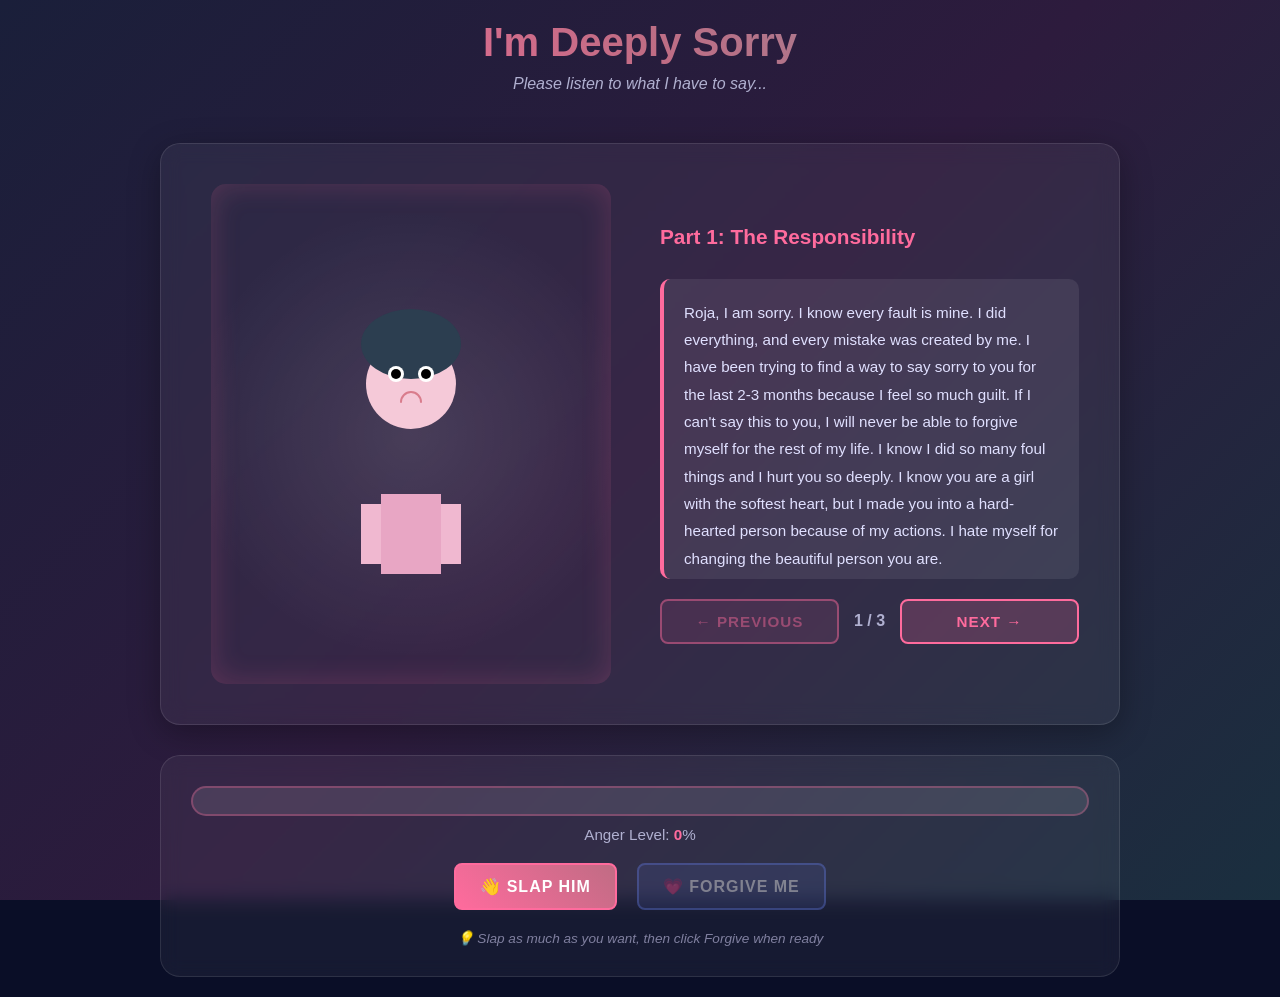
==== commit cd9750b7: "Add files via upload" ====
--- a/index.html
+++ b/index.html
@@ -3,271 +3,86 @@
 <head>
     <meta charset="UTF-8">
     <meta name="viewport" content="width=device-width, initial-scale=1.0">
-    <title>A Letter of Forgiveness - Interactive Story</title>
-    <link rel="stylesheet" href="styles.css">
+    <title>💔 I'm Sorry - Apology Website</title>
+    <link rel="stylesheet" href="style.css">
 </head>
 <body>
-    <!-- Background -->
     <div class="background"></div>
-    <div class="stars"></div>
+    
+    <div class="container">
+        <!-- Header -->
+        <div class="header">
+            <h1 class="title">I'm Deeply Sorry</h1>
+            <p class="subtitle">Please listen to what I have to say...</p>
+        </div>
 
-    <!-- Music Player -->
-    <div class="music-player">
-        <button id="musicToggle" class="music-btn" title="Play/Pause Music">🎵</button>
-        <audio id="bgMusic" loop>
-            <source src="https://aac.saavncdn.com/211/9d2c7a9b1e0e8c7f5d3b2a1c0e7f5d3b_320.mp3" type="audio/mpeg">
-        </audio>
-    </div>
+        <!-- Main Content -->
+        <div class="content">
+            <!-- Canvas for Character -->
+            <div class="character-container">
+                <canvas id="characterCanvas" width="400" height="500"></canvas>
+            </div>
 
-    <!-- Main Container -->
-    <div class="container">
+            <!-- Speech Section -->
+            <div class="speech-section">
+                <div class="speech-header">
+                    <h2 id="speechTitle">Part 1: The Responsibility</h2>
+                </div>
+                
+                <div class="speech-text">
+                    <p id="speechContent">Loading...</p>
+                </div>
 
-        <!-- ===== SCENE 1: INTRO ===== -->
-        <div class="scene active" id="scene1">
-            <div class="intro-content">
-                <div class="intro-heart">💔</div>
-                <h1 class="intro-title">A Letter</h1>
-                <p class="intro-subtitle">A Story of Forgiveness</p>
-                <div class="intro-divider"></div>
-                <p class="intro-description">An interactive emotional journey...</p>
-                <button class="btn btn-large" onclick="goToScene(2)">Begin The Story</button>
+                <div class="speech-navigation">
+                    <button class="btn btn-nav" id="prevBtn" onclick="previousSpeech()">← Previous</button>
+                    <span class="speech-counter"><span id="currentPart">1</span> / 3</span>
+                    <button class="btn btn-nav" id="nextBtn" onclick="nextSpeech()">Next →</button>
+                </div>
             </div>
         </div>
 
-        <!-- ===== SCENE 2: APOLOGY ===== -->
-        <div class="scene" id="scene2">
-            <div class="scene-header">
-                <h2>His Apology</h2>
-                <p class="part-counter">Part <span id="partNum">1</span> of 9</p>
+        <!-- Interaction Section -->
+        <div class="interaction-section">
+            <div class="damage-bar">
+                <div class="damage-fill" id="damageFill"></div>
+            </div>
+            <p class="damage-text">Anger Level: <span id="damagePercent">0</span>%</p>
+
+            <div class="button-group">
+                <button class="btn btn-slap" id="slapBtn" onclick="slapCharacter()">
+                    👋 SLAP HIM
+                </button>
+                <button class="btn btn-forgive" id="forgiveBtn" onclick="forgiveCharacter()" disabled>
+                    💗 FORGIVE ME
+                </button>
             </div>
 
-            <!-- Characters -->
-            <div class="characters-container">
-                <!-- Male Character -->
-                <div class="character male">
-                    <div class="char-head"></div>
-                    <div class="char-eyes"></div>
-                    <div class="char-mouth sad"></div>
-                    <div class="char-body"></div>
-                    <div class="char-arms">
-                        <div class="arm-left"></div>
-                        <div class="arm-right"></div>
-                    </div>
-                    <div class="char-legs">
-                        <div class="leg-left"></div>
-                        <div class="leg-right"></div>
-                    </div>
-                    <div class="emotion-icon">😢</div>
-                </div>
+            <p class="hint">💡 Slap as much as you want, then click Forgive when ready</p>
+        </div>
 
-                <!-- Female Character -->
-                <div class="character female">
-                    <div class="char-head"></div>
-                    <div class="char-eyes"></div>
-                    <div class="char-mouth angry"></div>
-                    <div class="char-body"></div>
-                    <div class="char-arms">
-                        <div class="arm-left"></div>
-                        <div class="arm-right"></div>
-                    </div>
-                    <div class="char-legs">
-                        <div class="leg-left"></div>
-                        <div class="leg-right"></div>
-                    </div>
-                    <div class="emotion-icon">😠</div>
-                </div>
-            </div>
-
-            <!-- Dialogue Box -->
-            <div class="dialogue-box">
-                <div class="dialogue-text" id="dialogueText"></div>
-            </div>
-
-            <!-- Controls -->
-            <div class="scene-controls">
-                <button class="btn" id="prevBtn" onclick="previousPart()">← Previous</button>
-                <button class="btn" id="nextBtn" onclick="nextPart()">Next →</button>
-                <button class="btn btn-skip" onclick="goToScene(3)">Skip to Slap</button>
+        <!-- Victory Screen (Hidden) -->
+        <div class="victory-screen" id="victoryScreen">
+            <div class="victory-content">
+                <h2>💕 YOU FORGAVE ME 💕</h2>
+                <p>Thank you for giving me a chance...</p>
+                <p class="victory-message">I promise to be better for you ❤️</p>
+                <button class="btn btn-restart" onclick="location.reload()">Start Over</button>
             </div>
         </div>
-
-        <!-- ===== SCENE 3: SLAP GAME ===== -->
-        <div class="scene" id="scene3">
-            <div class="scene-header">
-                <h2>She's Angry!</h2>
-                <p class="scene-subtitle">Let Her Release Her Anger 💢</p>
-            </div>
-
-            <!-- Anger Meter -->
-            <div class="anger-section">
-                <div class="anger-label">Her Anger Level: <span id="angerPercent">100</span>%</div>
-                <div class="anger-meter">
-                    <div class="anger-bar" id="angerBar"></div>
-                </div>
-                <div class="anger-text" id="angerText">She's FURIOUS!</div>
-            </div>
-
-            <!-- Slap Characters -->
-            <div class="slap-container">
-                <!-- Male Character (Clickable) -->
-                <div class="character male slappable" id="slapTarget" onclick="getSlapped()">
-                    <div class="char-head"></div>
-                    <div class="char-eyes"></div>
-                    <div class="char-mouth sad"></div>
-                    <div class="char-body"></div>
-                    <div class="char-arms">
-                        <div class="arm-left"></div>
-                        <div class="arm-right"></div>
-                    </div>
-                    <div class="char-legs">
-                        <div class="leg-left"></div>
-                        <div class="leg-right"></div>
-                    </div>
-                    <div class="emotion-icon">😢</div>
-                </div>
-
-                <!-- Female Character (Slapping) -->
-                <div class="character female slapper">
-                    <div class="char-head"></div>
-                    <div class="char-eyes"></div>
-                    <div class="char-mouth angry"></div>
-                    <div class="char-body"></div>
-                    <div class="char-arms">
-                        <div class="arm-left slap-arm"></div>
-                        <div class="arm-right"></div>
-                    </div>
-                    <div class="char-legs">
-                        <div class="leg-left"></div>
-                        <div class="leg-right"></div>
-                    </div>
-                    <div class="emotion-icon">😠</div>
-                </div>
-            </div>
-
-            <!-- Slap Messages -->
-            <div class="slap-message" id="slapMessage">Click on him to let her slap!</div>
-            <div class="slap-counter">Slaps: <span id="slapCount">0</span></div>
-
-            <!-- Continue Button -->
-            <button class="btn btn-large" id="continueBtn" onclick="goToScene(4)" disabled>Continue to Chase Scene →</button>
-        </div>
-
-        <!-- ===== SCENE 4: CHASE ===== -->
-        <div class="scene" id="scene4">
-            <div class="scene-header">
-                <h2>The Chase! 🏃💨</h2>
-            </div>
-
-            <!-- Chase Animation Area -->
-            <div class="chase-area">
-                <div class="rain"></div>
-                <!-- Male Character Running -->
-                <div class="character male running" id="runningChar">
-                    <div class="char-head"></div>
-                    <div class="char-eyes"></div>
-                    <div class="char-mouth"></div>
-                    <div class="char-body"></div>
-                    <div class="char-arms">
-                        <div class="arm-left"></div>
-                        <div class="arm-right"></div>
-                    </div>
-                    <div class="char-legs running-legs">
-                        <div class="leg-left"></div>
-                        <div class="leg-right"></div>
-                    </div>
-                </div>
-
-                <!-- Female Character Chasing -->
-                <div class="character female chasing" id="chasingChar">
-                    <div class="char-head"></div>
-                    <div class="char-eyes"></div>
-                    <div class="char-mouth angry"></div>
-                    <div class="char-body"></div>
-                    <div class="char-arms">
-                        <div class="arm-left"></div>
-                        <div class="arm-right"></div>
-                    </div>
-                    <div class="char-legs running-legs">
-                        <div class="leg-left"></div>
-                        <div class="leg-right"></div>
-                    </div>
-                    <div class="emotion-icon">😠</div>
-                </div>
-            </div>
-
-            <!-- Chase Message -->
-            <div class="chase-message" id="chaseMessage">She's running after him! He's trying to escape!</div>
-
-            <!-- Auto Progress -->
-            <button class="btn btn-large" id="chaseNextBtn" onclick="goToScene(5)">Next →</button>
-        </div>
-
-        <!-- ===== SCENE 5: HAPPY ENDING ===== -->
-        <div class="scene" id="scene5">
-            <div class="scene-header">
-                <h2>She Forgives Him! 💖</h2>
-            </div>
-
-            <!-- Falling Hearts -->
-            <div class="hearts-container" id="heartsContainer"></div>
-
-            <!-- Happy Characters -->
-            <div class="characters-container happy-ending">
-                <!-- Male Character Happy -->
-                <div class="character male happy">
-                    <div class="char-head"></div>
-                    <div class="char-eyes"></div>
-                    <div class="char-mouth happy"></div>
-                    <div class="char-body"></div>
-                    <div class="char-arms">
-                        <div class="arm-left"></div>
-                        <div class="arm-right"></div>
-                    </div>
-                    <div class="char-legs">
-                        <div class="leg-left"></div>
-                        <div class="leg-right"></div>
-                    </div>
-                    <div class="emotion-icon">😊</div>
-                </div>
-
-                <!-- Female Character Happy -->
-                <div class="character female happy">
-                    <div class="char-head"></div>
-                    <div class="char-eyes"></div>
-                    <div class="char-mouth happy"></div>
-                    <div class="char-body"></div>
-                    <div class="char-arms">
-                        <div class="arm-left"></div>
-                        <div class="arm-right"></div>
-                    </div>
-                    <div class="char-legs">
-                        <div class="leg-left"></div>
-                        <div class="leg-right"></div>
-                    </div>
-                    <div class="emotion-icon">😊</div>
-                </div>
-            </div>
-
-            <!-- Ending Message -->
-            <div class="ending-message">
-                <p>"I forgive you... but don't hurt me again."</p>
-                <p>💕 They finally found their way back to each other 💕</p>
-            </div>
-
-            <!-- Buttons -->
-            <div class="scene-controls">
-                <button class="btn btn-large" onclick="goToScene(1)">Start Over</button>
-                <button class="btn btn-large" onclick="endStory()">The End</button>
-            </div>
-        </div>
-
-        <!-- Credits -->
-        <footer class="credits">
-            <p>🎵 Music: Tum Hi Ho - Aashiqui 2</p>
-            <p>Made with 💔 and Love</p>
-        </footer>
     </div>
 
-    <script src="script.js"></script>
+    <!-- Audio Elements -->
+    <audio id="backgroundMusic" loop>
+        <source src="audio/background-music.mp3" type="audio/mpeg">
+    </audio>
+    <audio id="slapSound">
+        <source src="audio/slap-sound.mp3" type="audio/mpeg">
+    </audio>
+    <audio id="forgiveSound">
+        <source src="audio/forgive-sound.mp3" type="audio/mpeg">
+    </audio>
+
+    <script src="character.js"></script>
+    <script src="main.js"></script>
 </body>
 </html>
--- a/style.css
+++ b/style.css
@@ -0,0 +1,431 @@
+/* ==================== GLOBAL STYLES ==================== */
+* {
+    margin: 0;
+    padding: 0;
+    box-sizing: border-box;
+}
+
+body {
+    font-family: 'Segoe UI', Tahoma, Geneva, Verdana, sans-serif;
+    overflow-x: hidden;
+    background: #0a0e27;
+}
+
+/* ==================== BACKGROUND ==================== */
+.background {
+    position: fixed;
+    top: 0;
+    left: 0;
+    width: 100%;
+    height: 100%;
+    background: linear-gradient(135deg, #1a1f3a 0%, #2d1b3d 50%, #1a2f3f 100%);
+    z-index: -1;
+    animation: gradientShift 8s ease infinite;
+}
+
+@keyframes gradientShift {
+    0%, 100% {
+        background: linear-gradient(135deg, #1a1f3a 0%, #2d1b3d 50%, #1a2f3f 100%);
+    }
+    50% {
+        background: linear-gradient(135deg, #2d1b3d 0%, #1a2f3f 50%, #1a1f3a 100%);
+    }
+}
+
+/* ==================== CONTAINER ==================== */
+.container {
+    max-width: 1000px;
+    margin: 0 auto;
+    padding: 20px;
+    min-height: 100vh;
+    display: flex;
+    flex-direction: column;
+    justify-content: center;
+    gap: 30px;
+}
+
+/* ==================== HEADER ==================== */
+.header {
+    text-align: center;
+    margin-bottom: 20px;
+}
+
+.title {
+    font-size: 2.5rem;
+    font-weight: 700;
+    background: linear-gradient(45deg, #ff6b9d, #c06c84, #8b8b9a);
+    -webkit-background-clip: text;
+    -webkit-text-fill-color: transparent;
+    background-clip: text;
+    margin-bottom: 10px;
+    animation: titleGlow 3s ease-in-out infinite;
+}
+
+.subtitle {
+    font-size: 1rem;
+    color: #b0b0d0;
+    font-style: italic;
+}
+
+@keyframes titleGlow {
+    0%, 100% {
+        filter: drop-shadow(0 0 10px rgba(255, 107, 157, 0.3));
+    }
+    50% {
+        filter: drop-shadow(0 0 20px rgba(255, 107, 157, 0.6));
+    }
+}
+
+/* ==================== CONTENT SECTION ==================== */
+.content {
+    display: grid;
+    grid-template-columns: 1fr 1fr;
+    gap: 40px;
+    align-items: center;
+    background: rgba(255, 255, 255, 0.05);
+    backdrop-filter: blur(10px);
+    border: 1px solid rgba(255, 255, 255, 0.1);
+    border-radius: 20px;
+    padding: 40px;
+    box-shadow: 0 8px 32px rgba(0, 0, 0, 0.3);
+}
+
+/* Character Container */
+.character-container {
+    display: flex;
+    justify-content: center;
+    align-items: center;
+}
+
+#characterCanvas {
+    background: radial-gradient(circle, rgba(255, 255, 255, 0.1) 0%, transparent 70%);
+    border-radius: 15px;
+    box-shadow: inset 0 0 30px rgba(255, 107, 157, 0.2);
+    max-width: 100%;
+    height: auto;
+}
+
+/* Speech Section */
+.speech-section {
+    display: flex;
+    flex-direction: column;
+    gap: 20px;
+}
+
+.speech-header h2 {
+    color: #ff6b9d;
+    font-size: 1.3rem;
+    margin-bottom: 10px;
+}
+
+.speech-text {
+    background: rgba(255, 255, 255, 0.08);
+    border-left: 4px solid #ff6b9d;
+    padding: 20px;
+    border-radius: 10px;
+    max-height: 300px;
+    overflow-y: auto;
+    scrollbar-width: thin;
+    scrollbar-color: #ff6b9d transparent;
+}
+
+.speech-text::-webkit-scrollbar {
+    width: 8px;
+}
+
+.speech-text::-webkit-scrollbar-track {
+    background: rgba(255, 255, 255, 0.05);
+    border-radius: 10px;
+}
+
+.speech-text::-webkit-scrollbar-thumb {
+    background: #ff6b9d;
+    border-radius: 10px;
+}
+
+.speech-text p {
+    color: #e0e0ff;
+    line-height: 1.8;
+    font-size: 0.95rem;
+}
+
+.speech-navigation {
+    display: flex;
+    justify-content: space-between;
+    align-items: center;
+    gap: 15px;
+}
+
+.speech-counter {
+    color: #b0b0d0;
+    font-weight: 600;
+}
+
+/* ==================== BUTTONS ==================== */
+.btn {
+    padding: 12px 24px;
+    border: none;
+    border-radius: 8px;
+    font-size: 0.95rem;
+    font-weight: 600;
+    cursor: pointer;
+    transition: all 0.3s ease;
+    text-transform: uppercase;
+    letter-spacing: 1px;
+}
+
+.btn-nav {
+    background: rgba(255, 107, 157, 0.2);
+    color: #ff6b9d;
+    border: 2px solid #ff6b9d;
+    flex: 1;
+}
+
+.btn-nav:hover:not(:disabled) {
+    background: rgba(255, 107, 157, 0.4);
+    transform: translateY(-2px);
+    box-shadow: 0 5px 15px rgba(255, 107, 157, 0.3);
+}
+
+.btn-nav:disabled {
+    opacity: 0.5;
+    cursor: not-allowed;
+}
+
+/* Slap Button */
+.btn-slap {
+    background: linear-gradient(45deg, #ff6b9d, #c06c84);
+    color: white;
+    border: 2px solid #ff6b9d;
+    min-width: 150px;
+    font-size: 1rem;
+}
+
+.btn-slap:hover {
+    transform: scale(1.05) translateY(-3px);
+    box-shadow: 0 8px 20px rgba(255, 107, 157, 0.4);
+    animation: slap-pulse 0.3s ease;
+}
+
+.btn-slap:active {
+    transform: scale(0.98);
+}
+
+@keyframes slap-pulse {
+    0% { transform: scale(1.05); }
+    50% { transform: scale(1.08); }
+    100% { transform: scale(1.05); }
+}
+
+/* Forgive Button */
+.btn-forgive {
+    background: linear-gradient(45deg, #667eea, #764ba2);
+    color: white;
+    border: 2px solid #667eea;
+    min-width: 150px;
+    font-size: 1rem;
+}
+
+.btn-forgive:hover:not(:disabled) {
+    transform: scale(1.05) translateY(-3px);
+    box-shadow: 0 8px 20px rgba(102, 126, 234, 0.4);
+}
+
+.btn-forgive:disabled {
+    opacity: 0.4;
+    cursor: not-allowed;
+    background: rgba(102, 126, 234, 0.3);
+}
+
+/* ==================== INTERACTION SECTION ==================== */
+.interaction-section {
+    background: rgba(255, 255, 255, 0.05);
+    backdrop-filter: blur(10px);
+    border: 1px solid rgba(255, 255, 255, 0.1);
+    border-radius: 20px;
+    padding: 30px;
+    text-align: center;
+}
+
+/* Damage Bar */
+.damage-bar {
+    width: 100%;
+    height: 30px;
+    background: rgba(255, 255, 255, 0.1);
+    border-radius: 15px;
+    overflow: hidden;
+    margin-bottom: 10px;
+    border: 2px solid rgba(255, 107, 157, 0.3);
+}
+
+.damage-fill {
+    height: 100%;
+    background: linear-gradient(90deg, #ff6b9d, #ff8fab, #ffa5ba);
+    width: 0%;
+    transition: width 0.3s ease;
+    box-shadow: inset 0 0 10px rgba(255, 255, 255, 0.2);
+}
+
+.damage-text {
+    color: #b0b0d0;
+    margin-bottom: 20px;
+    font-size: 0.95rem;
+}
+
+#damagePercent {
+    color: #ff6b9d;
+    font-weight: 700;
+}
+
+.button-group {
+    display: flex;
+    gap: 20px;
+    justify-content: center;
+    margin-bottom: 20px;
+    flex-wrap: wrap;
+}
+
+.hint {
+    color: #8080a0;
+    font-size: 0.85rem;
+    font-style: italic;
+}
+
+/* ==================== VICTORY SCREEN ==================== */
+.victory-screen {
+    position: fixed;
+    top: 0;
+    left: 0;
+    width: 100%;
+    height: 100%;
+    background: rgba(0, 0, 0, 0.9);
+    display: none;
+    justify-content: center;
+    align-items: center;
+    z-index: 1000;
+    backdrop-filter: blur(5px);
+    animation: fadeIn 0.5s ease;
+}
+
+.victory-screen.show {
+    display: flex;
+    animation: fadeIn 0.5s ease;
+}
+
+.victory-content {
+    text-align: center;
+    background: rgba(255, 255, 255, 0.1);
+    padding: 60px 40px;
+    border-radius: 20px;
+    border: 2px solid #ff6b9d;
+    animation: scaleIn 0.6s cubic-bezier(0.34, 1.56, 0.64, 1);
+}
+
+.victory-content h2 {
+    font-size: 2.5rem;
+    color: #ff6b9d;
+    margin-bottom: 20px;
+    animation: titleBounce 1s ease infinite;
+}
+
+.victory-content p {
+    color: #e0e0ff;
+    font-size: 1.1rem;
+    margin-bottom: 15px;
+}
+
+.victory-message {
+    font-size: 1.3rem !important;
+    color: #ff8fab !important;
+    font-style: italic;
+    margin-bottom: 30px;
+}
+
+.btn-restart {
+    background: linear-gradient(45deg, #667eea, #764ba2);
+    color: white;
+    margin-top: 20px;
+    font-size: 1.1rem;
+}
+
+@keyframes fadeIn {
+    from {
+        opacity: 0;
+    }
+    to {
+        opacity: 1;
+    }
+}
+
+@keyframes scaleIn {
+    from {
+        transform: scale(0);
+        opacity: 0;
+    }
+    to {
+        transform: scale(1);
+        opacity: 1;
+    }
+}
+
+@keyframes titleBounce {
+    0%, 100% {
+        transform: translateY(0);
+    }
+    50% {
+        transform: translateY(-10px);
+    }
+}
+
+/* ==================== RESPONSIVE ==================== */
+@media (max-width: 768px) {
+    .content {
+        grid-template-columns: 1fr;
+        padding: 20px;
+        gap: 20px;
+    }
+
+    .title {
+        font-size: 2rem;
+    }
+
+    .button-group {
+        flex-direction: column;
+    }
+
+    .btn-slap,
+    .btn-forgive {
+        width: 100%;
+    }
+
+    #characterCanvas {
+        width: 100%;
+        max-width: 300px;
+    }
+
+    .victory-content {
+        padding: 40px 20px;
+    }
+
+    .victory-content h2 {
+        font-size: 2rem;
+    }
+}
+
+/* ==================== ANIMATIONS ==================== */
+@keyframes heartFloat {
+    0% {
+        opacity: 1;
+        transform: translateY(0) scale(1);
+    }
+    100% {
+        opacity: 0;
+        transform: translateY(-100px) scale(0.5);
+    }
+}
+
+.heart-particle {
+    position: fixed;
+    font-size: 2rem;
+    animation: heartFloat 2s ease-out forwards;
+}
